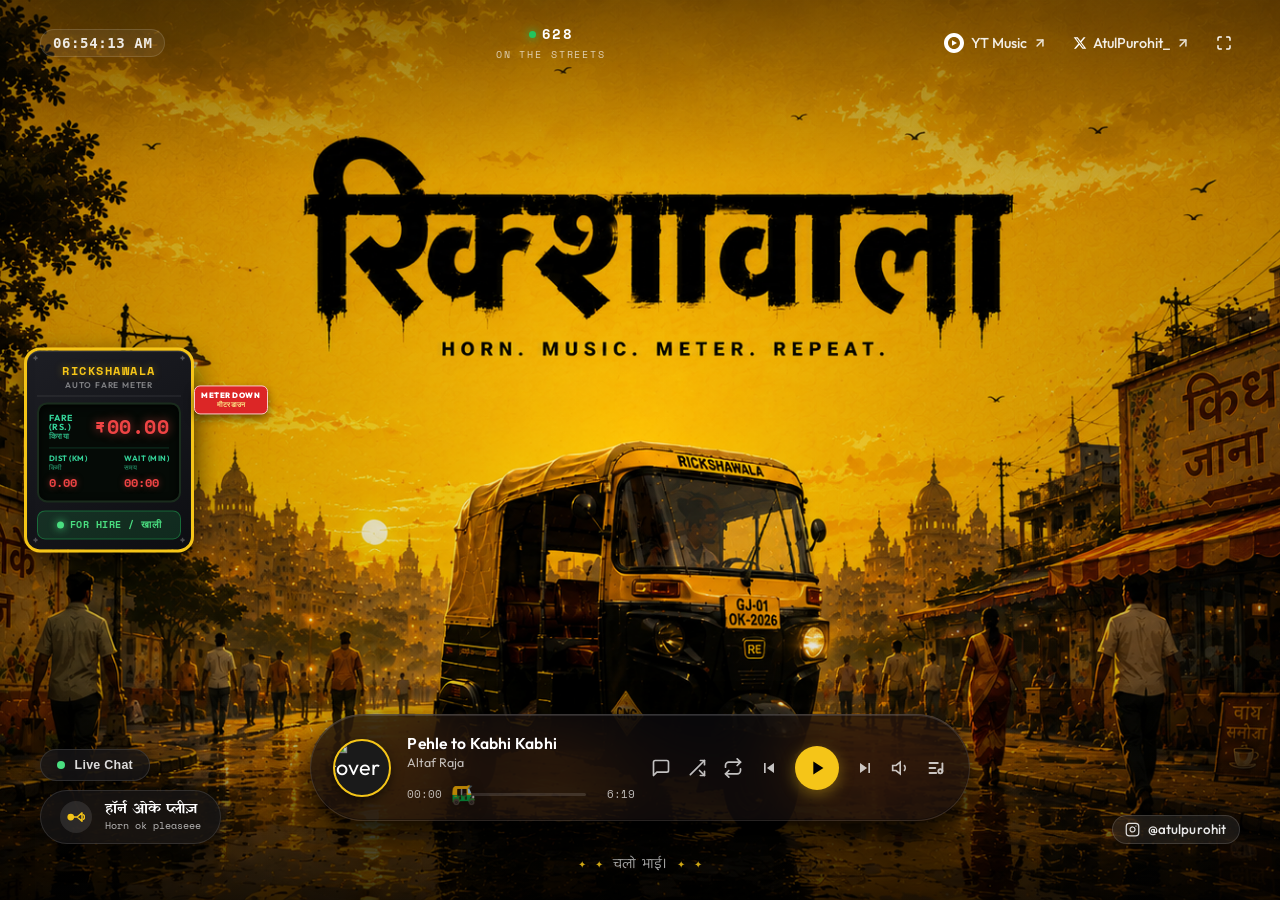
==== index.html @ 1324fc17 "feat: real-time direction flipping for Rickshaw scrubber handle (faces left when dragging backward, " ====
<!DOCTYPE html>
<html lang="en">
<head>
  <meta charset="UTF-8">
  <meta name="viewport" content="width=device-width, initial-scale=1.0, maximum-scale=1.0, user-scalable=no, viewport-fit=cover">
  
  <!-- Primary Meta Tags -->
  <title>RICKSHAWALA.FUN — 90s Hindi Bangers &amp; Nostalgia Rides</title>
  <meta name="title" content="RICKSHAWALA.FUN — 90s Hindi Bangers &amp; Nostalgia Rides">
  <meta name="description" content="RICKSHAWALA.FUN is a nostalgic ride through the unforgettable Hindi songs of the 90s — the bangers that travelled with us through Indian streets, auto-rickshaws and old memories.">
  <meta name="author" content="Atul Purohit">
  <meta name="robots" content="index, follow, max-image-preview:large">
  <link rel="canonical" href="https://rickshawala.fun/">
  <link rel="manifest" href="/manifest.json">

  <!-- Open Graph / Facebook / WhatsApp / Social Preview -->
  <meta property="og:type" content="website">
  <meta property="og:url" content="https://rickshawala.fun/">
  <meta property="og:title" content="RICKSHAWALA.FUN — 90s Hindi Bangers &amp; Nostalgia">
  <meta property="og:description" content="A nostalgic digital ride through the unforgettable Hindi songs of the 90s, inspired by the auto-rickshaw rides that carried them.">
  <meta property="og:image" content="https://rickshawala.fun/assets/og-preview.jpg">
  <meta property="og:image:secure_url" content="https://rickshawala.fun/assets/og-preview.jpg">
  <meta property="og:image:type" content="image/jpeg">
  <meta property="og:image:width" content="1200">
  <meta property="og:image:height" content="630">
  <meta property="og:image:alt" content="RICKSHAWALA 90s Hindi Bangers &amp; Auto-Rickshaw Nostalgia">
  <meta property="og:site_name" content="RICKSHAWALA.FUN">
  <meta property="og:locale" content="en_US">
  <link rel="image_src" href="https://rickshawala.fun/assets/og-preview.jpg">

  <!-- Twitter / X Card -->
  <meta name="twitter:card" content="summary_large_image">
  <meta name="twitter:url" content="https://rickshawala.fun/">
  <meta name="twitter:title" content="RICKSHAWALA.FUN — 90s Hindi Bangers &amp; Nostalgia">
  <meta name="twitter:description" content="A nostalgic digital ride through the unforgettable Hindi songs of the 90s, inspired by the auto-rickshaw rides that carried them.">
  <meta name="twitter:image" content="https://rickshawala.fun/assets/og-preview.jpg">
  <meta name="twitter:image:alt" content="RICKSHAWALA 90s Hindi Bangers &amp; Auto-Rickshaw Nostalgia">

  <!-- Theme & PWA -->
  <meta name="theme-color" content="#0A0A0A">
  <meta name="color-scheme" content="dark">
  <meta name="application-name" content="RICKSHAWALA.FUN">

  <!-- Favicon: proper PNG files for Google Search & all browsers -->
  <link rel="icon" type="image/png" sizes="32x32" href="/favicon.png?v=2">
  <link rel="icon" type="image/png" sizes="192x192" href="/assets/favicon-192.png?v=2">
  <link rel="apple-touch-icon" sizes="180x180" href="/assets/apple-touch-icon.png?v=2">
  
  <!-- Preconnect & Google Fonts -->
  <link rel="preconnect" href="https://fonts.googleapis.com">
  <link rel="preconnect" href="https://fonts.gstatic.com" crossorigin>
  <link href="https://fonts.googleapis.com/css2?family=Baloo+2:wght@600;700&family=Rozha+One&family=Space+Mono:ital,wght@0,400;0,700;1,400&family=Yatra+One&family=Outfit:wght@400;500;600;800;900&display=swap" rel="stylesheet">

  <!-- Structured Data JSON-LD -->
  <script type="application/ld+json">
  {
    "@context": "https://schema.org",
    "@graph": [
      {
        "@type": "WebSite",
        "@id": "https://rickshawala.fun/#website",
        "url": "https://rickshawala.fun/",
        "name": "RICKSHAWALA.FUN",
        "alternateName": ["रिक्शावाला", "Rickshawala"],
        "description": "RICKSHAWALA.FUN is a nostalgic digital music experience celebrating 90s Hindi songs and Indian auto-rickshaw culture.",
        "inLanguage": "en",
        "creator": {
          "@type": "Person",
          "@id": "https://rickshawala.fun/#creator",
          "name": "Atul Purohit",
          "url": "https://instagram.com/atulpurohit"
        }
      },
      {
        "@type": "Person",
        "@id": "https://rickshawala.fun/#creator",
        "name": "Atul Purohit",
        "url": "https://instagram.com/atulpurohit",
        "jobTitle": "Creator & Developer",
        "knowsAbout": ["90s Hindi Songs", "Bollywood Music", "Web Development"]
      },
      {
        "@type": "MusicPlaylist",
        "@id": "https://rickshawala.fun/#playlist",
        "name": "RICKSHAWALA 90s Hindi Playlist",
        "description": "Curated collection of unforgettable 90s Hindi songs and Bollywood bangers.",
        "numTracks": 6,
        "genre": "90s Hindi Music",
        "author": {
          "@type": "Person",
          "name": "Atul Purohit"
        },
        "sameAs": "https://music.youtube.com/playlist?list=PLYErt37hS-BM"
      },
      {
        "@type": "FAQPage",
        "@id": "https://rickshawala.fun/#faq",
        "mainEntity": [
          {
            "@type": "Question",
            "name": "What is RICKSHAWALA.FUN?",
            "acceptedAnswer": {
              "@type": "Answer",
              "text": "RICKSHAWALA.FUN is a nostalgic music experience celebrating 90s Hindi songs and the memories of listening to them during Indian auto-rickshaw rides."
            }
          },
          {
            "@type": "Question",
            "name": "Who created RICKSHAWALA.FUN?",
            "acceptedAnswer": {
              "@type": "Answer",
              "text": "RICKSHAWALA.FUN was created and developed by Atul Purohit."
            }
          },
          {
            "@type": "Question",
            "name": "What kind of music is on RICKSHAWALA.FUN?",
            "acceptedAnswer": {
              "@type": "Answer",
              "text": "The experience focuses on Hindi songs and Bollywood bangers from the 1990s."
            }
          },
          {
            "@type": "Question",
            "name": "Where can I listen to the playlist?",
            "acceptedAnswer": {
              "@type": "Answer",
              "text": "The RICKSHAWALA playlist is available through the linked YouTube Music playlist."
            }
          }
        ]
      }
    ]
  }
  </script>

  <link rel="stylesheet" href="/assets/css/main.css?v=9">
</head>
<body>

  <!-- Accessible Semantic SEO Content (Search Engine & Screen Reader Optimized) -->
  <main class="sr-only">
    <article>
      <header>
        <h1>रिक्शावाला — RICKSHAWALA.FUN</h1>
        <p>HORN. MUSIC. METER. REPEAT.</p>
        <p>RICKSHAWALA.FUN is a nostalgic music experience celebrating the unforgettable Hindi songs of the 90s and the auto-rickshaw rides that carried them through Indian streets.</p>
      </header>

      <section>
        <h2>90s Hindi Bangers &amp; Nostalgia Rides</h2>
        <p>RICKSHAWALA.FUN is a nostalgic ride through the unforgettable Hindi songs of the 90s — the bangers that travelled with us through Indian streets, auto-rickshaws and old memories.</p>
        <p>Listen to a curated collection of unforgettable Hindi songs from the 1990s — the Bollywood bangers, romantic classics, dance tracks and nostalgic songs that defined a generation.</p>
      </section>

      <section>
        <h2>Why Rickshawala?</h2>
        <p>Remember those auto-rickshaw rides?</p>
        <p>The meter running. The city passing by. And somewhere above the sound of traffic, a 90s Hindi banger playing from the Rickshawala's music system.</p>
        <p><em>No algorithm.<br>No recommendation engine.<br>Just a great song playing at full volume.</em></p>
        <p>RICKSHAWALA.FUN was created to bring back that feeling.</p>
        <p>It is a nostalgic digital ride through the unforgettable Hindi songs of the 90s — created for everyone who still remembers the music, the streets and those little journeys.</p>
      </section>

      <section>
        <h2>About RICKSHAWALA</h2>
        <p>RICKSHAWALA.FUN is an independent creative project created and developed by <a href="https://instagram.com/atulpurohit" target="_blank" rel="noopener noreferrer">Atul Purohit</a> for lovers of 90s Hindi music and the nostalgia of Indian auto-rickshaw culture.</p>
        <p>Playlist curated by <a href="https://instagram.com/atulpurohit" target="_blank" rel="noopener noreferrer">Atul Purohit</a>.</p>
        <p><a href="https://music.youtube.com/playlist?list=PLYErt37hS-BM" target="_blank" rel="noopener noreferrer">Listen to the RICKSHAWALA 90s Hindi playlist on YouTube Music</a></p>
      </section>

      <section>
        <h2>The Ride Back to the 90s</h2>
        <p>Before playlists lived in our phones, songs travelled with us.</p>
        <p>A rickshaw ride across an Indian city could come with its own soundtrack — a cassette, a radio, a crackling speaker and a 90s Hindi banger playing louder than the traffic.</p>
        <p>RICKSHAWALA.FUN is a digital tribute to those rides.</p>
        <p>A curated collection of 90s Hindi music for the people who still remember the songs, the streets and the feeling.</p>
      </section>

      <section>
        <h2>Frequently Asked Questions</h2>
        <dl>
          <dt>What is RICKSHAWALA.FUN?</dt>
          <dd>RICKSHAWALA.FUN is a nostalgic music experience celebrating 90s Hindi songs and the memories of listening to them during Indian auto-rickshaw rides.</dd>
          
          <dt>Who created RICKSHAWALA.FUN?</dt>
          <dd>RICKSHAWALA.FUN was created and developed by Atul Purohit.</dd>

          <dt>What kind of music is on RICKSHAWALA.FUN?</dt>
          <dd>The experience focuses on Hindi songs and Bollywood bangers from the 1990s.</dd>

          <dt>Where can I listen to the playlist?</dt>
          <dd>The RICKSHAWALA playlist is available through the linked YouTube Music playlist.</dd>
        </dl>
      </section>
    </article>
  </main>

  <!-- Background Image Container -->
  <div class="bg-container"></div>
  <div class="bg-overlay"></div>

  <!-- Main Viewport Layer -->
  <div class="app-viewport">

    <!-- Floating Interactive Auto-Rickshaw Meter (Left Side) -->
    <div class="rickshaw-meter-container" id="rickshawMeter">
      <!-- Mechanical Pull Lever / Flag -->
      <div class="meter-lever-wrap" onclick="toggleMeter()" title="Click to Pull Meter Down">
        <div class="meter-lever-arm" id="meterLeverArm">
          <div class="meter-lever-flag">
            <span class="flag-text-en" id="meterFlagEn">METER DOWN</span>
            <span class="flag-text-hi" id="meterFlagHi">मीटर डाउन</span>
          </div>
        </div>
      </div>

      <!-- Meter Main Body Frame -->
      <div class="meter-body" onclick="toggleMeter()" title="Click Meter to Hire / Vacant">
        <div class="meter-header">
          <span class="meter-brand">RICKSHAWALA</span>
          <span class="meter-model">AUTO FARE METER</span>
        </div>

        <!-- Main LCD Display Box -->
        <div class="meter-lcd" id="meterLcd">
          <div class="lcd-row fare-row">
            <div class="lcd-label">
              <span class="lbl-en">FARE (RS.)</span>
              <span class="lbl-hi">किराया</span>
            </div>
            <div class="lcd-value fare-val" id="meterFareVal">₹00.00</div>
          </div>

          <div class="lcd-divider"></div>

          <div class="lcd-sub-row">
            <div class="sub-col">
              <span class="sub-lbl-en">DIST (KM)</span>
              <span class="sub-lbl-hi">किमी</span>
              <div class="sub-val" id="meterDistVal">0.00</div>
            </div>
            <div class="sub-col">
              <span class="sub-lbl-en">WAIT (MIN)</span>
              <span class="sub-lbl-hi">समय</span>
              <div class="sub-val" id="meterTimeVal">00:00</div>
            </div>
          </div>
        </div>

        <!-- Status Indicator Bar -->
        <div class="meter-status-bar vacant" id="meterStatusBar">
          <span class="status-dot"></span>
          <span class="status-text" id="meterStatusText">FOR HIRE / खाली</span>
        </div>

        <!-- Decorative Screws -->
        <div class="screw screw-tl">+</div>
        <div class="screw screw-tr">+</div>
        <div class="screw screw-bl">+</div>
        <div class="screw screw-br">+</div>
      </div>
    </div>

    <!-- TOP HEADER BAR -->
    <header class="top-bar">
      <!-- Left: Real-Time Live Clock (HH:MM:SS am/pm) -->
      <div class="top-left">
        <span class="live-clock" id="liveClock">11:59:22 am</span>
      </div>

      <!-- Center: Live Users Ticker -->
      <div class="top-center">
        <div class="status-badge">
          <span class="pulse-dot"></span>
          <span id="userCount">628</span>
        </div>
        <span class="status-sub">ON THE STREETS</span>
      </div>

      <!-- Right: YT Music Link (Minimal White) -->
      <div class="top-right">
        <a href="https://music.youtube.com/playlist?list=PLYErt37hS-BM" target="_blank" rel="noopener noreferrer" class="yt-music-top-btn" title="Listen to the RICKSHAWALA 90s Hindi playlist on YouTube Music" aria-label="Listen to the RICKSHAWALA 90s Hindi playlist on YouTube Music">
          <svg width="20" height="20" viewBox="0 0 24 24" fill="#FFFFFF">
            <path d="M12 0C5.376 0 0 5.376 0 12s5.376 12 12 12 12-5.376 12-12S18.624 0 12 0zm0 19.2c-3.972 0-7.2-3.228-7.2-7.2s3.228-7.2 7.2-7.2 7.2 3.228 7.2 7.2-3.228 7.2-7.2 7.2zm-2.4-10.44v6.48L15.6 12l-6-3.24z"/>
          </svg>
          <span>YT Music</span>
          <svg width="14" height="14" viewBox="0 0 24 24" fill="none" stroke="#FFFFFF" stroke-width="2.5" stroke-linecap="round" stroke-linejoin="round" class="arrow-icon">
            <line x1="7" y1="17" x2="17" y2="7"></line>
            <polyline points="7 7 17 7 17 17"></polyline>
          </svg>
        </a>

        <!-- X (Twitter) Profile Link (Web View Only) -->
        <a href="https://x.com/AtulPurohit_" target="_blank" rel="noopener noreferrer" class="x-top-btn" title="@AtulPurohit_ on X" aria-label="@AtulPurohit_ on X">
          <svg width="14" height="14" viewBox="0 0 24 24" fill="#FFFFFF">
            <path d="M18.244 2.25h3.308l-7.227 8.26 8.502 11.24H16.17l-5.214-6.817L4.99 21.75H1.68l7.73-8.835L1.254 2.25H8.08l4.713 6.231zm-1.161 17.52h1.833L7.084 4.126H5.117z"/>
          </svg>
          <span>AtulPurohit_</span>
          <svg width="14" height="14" viewBox="0 0 24 24" fill="none" stroke="#FFFFFF" stroke-width="2.5" stroke-linecap="round" stroke-linejoin="round" class="arrow-icon">
            <line x1="7" y1="17" x2="17" y2="7"></line>
            <polyline points="7 7 17 7 17 17"></polyline>
          </svg>
        </a>

        <!-- Fullscreen Toggle Button (Web View Only) -->
        <button class="fullscreen-top-btn" id="fullscreenBtn" onclick="toggleFullscreen()" title="Toggle Fullscreen" aria-label="Toggle Fullscreen">
          <svg id="fullscreenExpandIcon" width="16" height="16" viewBox="0 0 24 24" fill="none" stroke="#FFFFFF" stroke-width="2.2" stroke-linecap="round" stroke-linejoin="round">
            <path d="M8 3H5a2 2 0 0 0-2 2v3m18 0V5a2 2 0 0 0-2-2h-3m0 18h3a2 2 0 0 0 2-2v-3M3 16v3a2 2 0 0 0 2 2h3"/>
          </svg>
          <svg id="fullscreenCompressIcon" width="16" height="16" viewBox="0 0 24 24" fill="none" stroke="#FFFFFF" stroke-width="2.2" stroke-linecap="round" stroke-linejoin="round" style="display:none;">
            <path d="M4 14h6v6m10-10h-6V4m0 16v-6h6M3 10h6V4"/>
          </svg>
        </button>
      </div>
    </header>

    <!-- CENTER SPACE (TITLE IS PART OF BACKGROUND IMAGE) -->
    <div style="flex: 1;"></div>

    <!-- BOTTOM INTERACTIVE AREA -->
    <div class="bottom-zone">

      <!-- HORN OK PLEASE BUTTON (BOTTOM LEFT FLOATING) -->
      <div class="horn-button-container">
        <button class="live-chat-float" id="liveChatFloatBtn" onclick="onChatBtnClick()" title="Open Live Chat Room">
          <span class="chat-float-dot"></span>
          <span>Live Chat</span>
          <span class="chat-float-badge" id="chatMsgBadge"></span>
        </button>

        <button class="horn-btn" id="hornBtn" onclick="triggerHorn()">
          <div class="horn-icon-circle">
            <svg width="18" height="18" viewBox="0 0 24 24" fill="none" stroke="currentColor" stroke-width="2" stroke-linecap="round" stroke-linejoin="round">
              <circle cx="5" cy="12" r="3.5" fill="currentColor"/>
              <path d="M8.5 12h5l6.5-5.5v11L13.5 12"/>
              <path d="M22 9a4 4 0 0 1 0 6"/>
            </svg>
          </div>
          <div class="horn-text">
            <span class="horn-title">हॉर्न ओके प्लीज़</span>
            <span class="horn-sub">Horn ok pleaseee</span>
          </div>
        </button>
      </div>

      <!-- INSTAGRAM LINK (BOTTOM RIGHT FLOATING - ULTRA MINIMAL WHITE) -->
      <div class="instagram-button-container">
        <a href="https://instagram.com/atulpurohit" target="_blank" onclick="openInstagram(event)" class="instagram-btn" title="@atulpurohit on Instagram">
          <svg width="15" height="15" viewBox="0 0 24 24" fill="none" stroke="currentColor" stroke-width="2" stroke-linecap="round" stroke-linejoin="round">
            <rect x="2" y="2" width="20" height="20" rx="5" ry="5"></rect>
            <path d="M16 11.37A4 4 0 1 1 12.63 8 4 4 0 0 1 16 11.37z"></path>
            <line x1="17.5" y1="6.5" x2="17.51" y2="6.5"></line>
          </svg>
          <span class="instagram-handle">@atulpurohit</span>
        </a>
      </div>

      <!-- FLOATING MUSIC PLAYER WRAPPER (CENTER BOTTOM) -->
      <div class="player-wrapper">
        
        <!-- PLAYLIST POPOVER MODAL -->
        <!-- Backdrop: tapping outside closes playlist on mobile -->
        <div id="playlistBackdrop" onclick="if(isPlaylistOpen) togglePlaylist()" style="display:none;position:fixed;inset:0;z-index:99;"></div>
        <div class="playlist-popover" id="playlistPopover">
          <div class="playlist-header">
            <span>🛺 RICKSHAWALA YT MUSIC</span>
            <span class="close-playlist" onclick="togglePlaylist()">✕</span>
          </div>
          <!-- Search Field -->
          <div class="playlist-search">
            <svg width="13" height="13" viewBox="0 0 24 24" fill="none" stroke="#ffffff" stroke-width="2.5" stroke-linecap="round" stroke-linejoin="round">
              <circle cx="11" cy="11" r="8"/><line x1="21" y1="21" x2="16.65" y2="16.65"/>
            </svg>
            <input type="text" id="playlistSearchInput" placeholder="Search songs or artists..." oninput="filterPlaylist(this.value)" autocomplete="off" spellcheck="false">
          </div>
          <div class="playlist-items" id="playlistItems">
            <!-- Rendered by JS -->
          </div>
        </div>

        <div class="music-player-card">
          
          <!-- Rotating Full Thumbnail Disc -->
          <div class="album-art-wrap">
            <div class="vinyl-disc" id="vinylDisc">
              <img id="discImg" src="" alt="cover">
            </div>
          </div>

          <!-- Center Block: Bold Title & Singer Name Below, Scrubber Timeline -->
          <div class="player-center-block">
            <div class="track-info-stacked">
              <span class="track-title-bold" id="trackTitle">Pehle to Kabhi Kabhi</span>
              <span class="track-singer-sub" id="trackArtist">Altaf Raja</span>
            </div>

            <div class="scrubber-row">
              <span id="currentTime">00:00</span>
              <div class="progress-bar-track" id="progressBarTrack">
                <div class="progress-fill" id="progressFill"></div>
                <div class="progress-handle" id="progressHandle">🛺</div>
              </div>
              <span id="durationTime">06:18</span>
            </div>
          </div>

          <!-- Player Controls -->
          <div class="player-controls">
            <!-- Chat (before shuffle) -->
            <button class="btn-ctrl" id="chatBtn" onclick="onChatBtnClick()" title="Live Chat Room">
              <svg width="16" height="16" viewBox="0 0 24 24" fill="none" stroke="currentColor" stroke-width="2" stroke-linecap="round" stroke-linejoin="round">
                <path d="M21 15a2 2 0 0 1-2 2H7l-4 4V5a2 2 0 0 1 2-2h14a2 2 0 0 1 2 2z"></path>
              </svg>
            </button>

            <!-- Shuffle -->
            <button class="btn-ctrl" id="shuffleBtn" onclick="toggleShuffle()" title="Shuffle">
              <svg width="16" height="16" viewBox="0 0 24 24" fill="none" stroke="currentColor" stroke-width="2" stroke-linecap="round" stroke-linejoin="round">
                <polyline points="16 3 21 3 21 8"></polyline>
                <line x1="4" y1="20" x2="21" y2="3"></line>
                <polyline points="21 16 21 21 16 21"></polyline>
                <line x1="15" y1="15" x2="21" y2="21"></line>
              </svg>
            </button>

            <!-- Repeat -->
            <button class="btn-ctrl" id="repeatBtn" onclick="toggleRepeat()" title="Repeat">
              <svg width="16" height="16" viewBox="0 0 24 24" fill="none" stroke="currentColor" stroke-width="2" stroke-linecap="round" stroke-linejoin="round">
                <polyline points="17 1 21 5 17 9"></polyline>
                <path d="M3 11V9a4 4 0 0 1 4-4h14"></path>
                <polyline points="7 23 3 19 7 15"></polyline>
                <path d="M21 13v2a4 4 0 0 1-4 4H3"></path>
              </svg>
            </button>

            <!-- Previous -->
            <button class="btn-ctrl" onclick="prevTrack()" title="Previous Track">
              <svg width="18" height="18" viewBox="0 0 24 24" fill="currentColor">
                <path d="M6 6h2v12H6zm3.5 6l8.5 6V6z"/>
              </svg>
            </button>

            <!-- Play / Pause -->
            <button class="btn-play-pause" id="playPauseBtn" onclick="togglePlay()" title="Play / Pause">
              <svg id="playIcon" width="20" height="20" viewBox="0 0 24 24" fill="currentColor">
                <path d="M8 5v14l11-7z"/>
              </svg>
              <svg id="pauseIcon" width="20" height="20" viewBox="0 0 24 24" fill="currentColor" style="display:none;">
                <path d="M6 19h4V5H6v14zm8-14v14h4V5h-4z"/>
              </svg>
            </button>

            <!-- Next -->
            <button class="btn-ctrl" onclick="nextTrack()" title="Next Track">
              <svg width="18" height="18" viewBox="0 0 24 24" fill="currentColor">
                <path d="M6 18l8.5-6L6 6v12zM16 6v12h2V6h-2z"/>
              </svg>
            </button>

            <!-- Mute/Unmute -->
            <button class="btn-ctrl" onclick="toggleMute()" title="Mute / Unmute">
              <svg id="volOnIcon" width="18" height="18" viewBox="0 0 24 24" fill="none" stroke="currentColor" stroke-width="2">
                <polygon points="11 5 6 9 2 9 2 15 6 15 11 19 11 5"></polygon>
                <path d="M15.54 8.46a5 5 0 0 1 0 7.07"></path>
              </svg>
              <svg id="volOffIcon" width="18" height="18" viewBox="0 0 24 24" fill="none" stroke="currentColor" stroke-width="2" style="display:none;">
                <line x1="1" y1="1" x2="23" y2="23"></line>
                <polygon points="11 5 6 9 2 9 2 15 6 15 11 19 11 5"></polygon>
              </svg>
            </button>

            <!-- Playlist Drawer Toggle -->
            <button class="btn-ctrl" onclick="togglePlaylist()" title="Playlist">
              <svg width="18" height="18" viewBox="0 0 24 24" fill="none" stroke="currentColor" stroke-width="2.2" stroke-linecap="round" stroke-linejoin="round">
                <line x1="3" y1="6" x2="13" y2="6"></line>
                <line x1="3" y1="12" x2="10" y2="12"></line>
                <line x1="3" y1="18" x2="11" y2="18"></line>
                <circle cx="16" cy="16" r="2.5"></circle>
                <path d="M18.5 16V6.5"></path>
              </svg>
            </button>
          </div>

        </div>
      </div>

      <!-- SUB-FOOTER TEXT -->
      <div class="sub-footer-text">
        <span class="star">✦</span>
        <span class="star">✦</span>
        <span>चलो भाई।</span>
        <span class="star">✦</span>
        <span class="star">✦</span>
      </div>

    </div>

  </div>

  <!-- Hidden YouTube IFrame Player (full-screen 0.001 opacity container = bypasses browser iframe throttling) -->
  <div id="ytPlayerContainer" style="position:fixed;top:0;left:0;width:100%;height:100%;opacity:0.001;pointer-events:none;z-index:-10;" aria-hidden="true">
    <div id="ytPlayer"></div>
  </div>

  <!-- Left Side Live Chat Drawer -->
  <div class="chat-drawer" id="chatDrawer">
    <div class="chat-header">
      <div class="chat-header-title">
        <span class="chat-title-text">💬 LIVE CHAT ROOM</span>
        <div class="chat-online-badge-wrap" style="display: flex; align-items: center; gap: 0.35rem; margin-top: 0.15rem;">
          <span class="pulse-dot"></span>
          <span class="chat-online-badge" id="chatOnlineBadge" style="color: #4ade80; font-size: 0.70rem; font-weight: 400; opacity: 0.95;"><span id="chatUserCount">628</span> listening live</span>
        </div>
      </div>
      <span class="close-chat" onclick="toggleChat()">✕</span>
    </div>
    <div class="chat-messages" id="chatMessages"></div>
    <div class="chat-input-row">
      <input type="text" id="chatInput" placeholder="Type a message..." onkeydown="if(event.key==='Enter') sendChatMessage()">
      <button id="sendChatBtn" onclick="sendChatMessage()" title="Send">
        <svg width="16" height="16" viewBox="0 0 24 24" fill="currentColor"><path d="M2.01 21L23 12 2.01 3 2 10l15 2-15 2z"/></svg>
      </button>
    </div>
  </div>

  <!-- Name Prompt Modal: click-outside-to-close on mobile -->
  <div class="name-modal-overlay" id="nameModalOverlay" onclick="if(event.target===this) this.style.display='none'">
    <div class="name-modal-card">
      <h3>🛺 Rickshawala Live Chat</h3>
      <p>Enter your name to talk with live listeners on the street!</p>
      <input type="text" id="userNameInput" placeholder="Enter your name (e.g. Rahul)..." onkeydown="if(event.key==='Enter') saveNameAndJoin()">
      <button onclick="saveNameAndJoin()">Join Chat Room 🚀</button>
    </div>
  </div>

  <!-- YouTube IFrame API -->
  <script src="https://www.youtube.com/iframe_api"></script>

  <!-- App JavaScript -->
  <script src="/assets/js/app.js?v=6"></script>
</body>
</html>
---- assets/css/main.css ----
/* Reset & CSS Variables */
    * {
      box-sizing: border-box;
      margin: 0;
      padding: 0;
      user-select: none;
      -webkit-user-select: none;
    }

    /* Screen Reader & Search Engine Semantic Content Utility (visually non-intrusive) */
    .sr-only {
      position: absolute !important;
      width: 1px !important;
      height: 1px !important;
      padding: 0 !important;
      margin: -1px !important;
      overflow: hidden !important;
      clip: rect(0, 0, 0, 0) !important;
      white-space: nowrap !important;
      border: 0 !important;
    }

    :root {
      --yellow: #F5C518;
      --yellow-glow: rgba(245, 197, 24, 0.4);
      --bg-dark: #0A0A0A;
      --text-white: #FFFFFF;
      --text-dim: rgba(255, 255, 255, 0.7);
      --glass-bg: rgba(15, 15, 18, 0.75);
      --glass-border: rgba(255, 255, 255, 0.12);
    }

    html, body {
      width: 100vw;
      height: 100vh;
      overflow: hidden;
      background-color: var(--bg-dark);
      font-family: 'Outfit', sans-serif;
      color: var(--text-white);
    }

    /* Fullscreen Background */
    .bg-container {
      position: absolute;
      inset: 0;
      z-index: 1;
      background-image: url('../bg.png');
      background-size: cover;
      background-position: center bottom;
      background-repeat: no-repeat;
      background-color: #0A0A0A;
    }

    @media (max-width: 768px) {
      .bg-container {
        background-image: url('../mobile_bg.png');
        background-position: center center;
      }

      /* Fix Safari mobile: 100dvh excludes browser chrome */
      .chat-drawer {
        height: 100vh;
        height: 100dvh;
      }

      /* Push input comfortably above Safari bottom toolbar using safe-area-inset fallback */
      .chat-input-row {
        padding-bottom: max(2.4rem, calc(1.6rem + env(safe-area-inset-bottom, 24px))) !important;
      }
    }

    /* Dark vignette and atmospheric gradient overlay */
    .bg-overlay {
      position: absolute;
      inset: 0;
      z-index: 2;
      background: radial-gradient(circle at center, rgba(0,0,0,0) 0%, rgba(0,0,0,0.3) 100%),
                  linear-gradient(to bottom, rgba(0,0,0,0.3) 0%, transparent 20%, transparent 80%, rgba(0,0,0,0.7) 100%);
      pointer-events: none;
    }

    /* Main UI Layout Container */
    .app-viewport {
      position: relative;
      z-index: 10;
      width: 100%;
      height: 100%;
      display: flex;
      flex-direction: column;
      justify-content: space-between;
      padding: 1.5rem 2.5rem;
    }

    /* --- TOP BAR --- */
    .top-bar {
      display: flex;
      justify-content: space-between;
      align-items: center;
      width: 100%;
    }

    .live-clock {
      font-size: 0.88rem;
      font-weight: 700;
      color: var(--text-white);
      letter-spacing: 0.04em;
      font-family: ui-monospace, SFMono-Regular, Menlo, Monaco, Consolas, monospace;
      background: rgba(255, 255, 255, 0.08);
      padding: 0.3rem 0.75rem;
      border-radius: 20px;
      border: 1px solid rgba(255, 255, 255, 0.14);
      backdrop-filter: blur(10px);
    }

    /* YT Music & X Top Right Links (Minimal White) */
    .yt-music-top-btn, .x-top-btn {
      display: flex;
      align-items: center;
      gap: 0.4rem;
      background: transparent;
      border: none;
      color: rgba(255, 255, 255, 0.9);
      padding: 0.3rem 0.5rem;
      font-size: 0.9rem;
      font-weight: 500;
      text-decoration: none;
      transition: opacity 0.2s ease, transform 0.2s ease;
    }

    .yt-music-top-btn:hover, .x-top-btn:hover {
      opacity: 1;
      color: #ffffff;
      transform: translateY(-1px);
    }

    .yt-music-top-btn svg path, .x-top-btn svg path {
      fill: #ffffff !important;
    }

    .yt-music-top-btn .arrow-icon, .x-top-btn .arrow-icon {
      stroke: #ffffff !important;
      opacity: 0.85;
      transition: transform 0.2s ease, opacity 0.2s ease;
    }

    .yt-music-top-btn:hover .arrow-icon, .x-top-btn:hover .arrow-icon {
      opacity: 1;
      transform: translate(2px, -2px);
    }

    @media (max-width: 768px) {
      .x-top-btn, .fullscreen-top-btn {
        display: none !important; /* Web view only */
      }
    }

    .fullscreen-top-btn {
      display: flex;
      align-items: center;
      justify-content: center;
      background: transparent;
      border: none;
      color: rgba(255, 255, 255, 0.9);
      padding: 0.3rem 0.5rem;
      cursor: pointer;
      transition: opacity 0.2s ease, transform 0.2s ease;
    }

    .fullscreen-top-btn:hover {
      opacity: 1;
      transform: scale(1.1);
    }

    .top-left {
      display: flex;
      align-items: center;
      gap: 0.5rem;
      font-family: 'Space Mono', monospace;
      font-size: 0.75rem;
      font-weight: 700;
      letter-spacing: 0.1em;
      color: var(--text-white);
      cursor: pointer;
      opacity: 0.9;
      transition: opacity 0.2s, transform 0.2s;
    }

    .top-left:hover {
      opacity: 1;
      transform: translateX(2px);
    }

    .top-center {
      display: flex;
      flex-direction: column;
      align-items: center;
      font-family: 'Space Mono', monospace;
    }

    .status-badge {
      display: flex;
      align-items: center;
      gap: 0.4rem;
      font-size: 0.85rem;
      font-weight: 700;
      letter-spacing: 0.1em;
    }

    .pulse-dot {
      width: 7px;
      height: 7px;
      background-color: #22c55e;
      border-radius: 50%;
      box-shadow: 0 0 8px #22c55e;
      animation: pulse 1.8s infinite;
    }

    @keyframes pulse {
      0% { transform: scale(0.95); opacity: 0.8; }
      50% { transform: scale(1.3); opacity: 1; box-shadow: 0 0 12px #22c55e; }
      100% { transform: scale(0.95); opacity: 0.8; }
    }

    .status-sub {
      font-size: 0.65rem;
      letter-spacing: 0.18em;
      color: var(--text-dim);
      margin-top: 0.15rem;
      text-transform: uppercase;
    }

    .top-right {
      display: flex;
      align-items: center;
      gap: 0.6rem;
      font-size: 0.8rem;
      font-weight: 600;
    }

    .sound-toggle-label {
      font-family: 'Rozha One', 'Yatra One', serif;
      font-size: 0.9rem;
      letter-spacing: 0.05em;
    }

    .toggle-switch {
      position: relative;
      width: 38px;
      height: 20px;
      background: rgba(255, 255, 255, 0.2);
      border-radius: 20px;
      cursor: pointer;
      transition: background 0.3s;
    }

    .toggle-switch.active {
      background: var(--yellow);
    }

    .toggle-switch::after {
      content: '';
      position: absolute;
      top: 2px;
      left: 2px;
      width: 16px;
      height: 16px;
      background: #000;
      border-radius: 50%;
      transition: transform 0.3s;
    }

    .toggle-switch.active::after {
      transform: translateX(18px);
    }

    /* --- CENTER BRAND HEADER --- */
    .brand-header {
      text-align: center;
      margin-top: -1rem;
      pointer-events: none;
    }

    .brand-title {
      font-family: 'Yatra One', 'Rozha One', serif;
      font-size: clamp(3.5rem, 9vw, 8rem);
      line-height: 0.95;
      color: #0d0d0d;
      text-shadow: 
        0 0 2px rgba(245, 197, 24, 0.8),
        0 2px 10px rgba(0,0,0,0.8),
        2px 2px 0px #000,
        -2px -2px 0px #000,
        2px -2px 0px #000,
        -2px 2px 0px #000;
      letter-spacing: 0.02em;
      filter: drop-shadow(0 8px 16px rgba(0,0,0,0.9));
    }

    .brand-subtitle {
      font-family: 'Space Mono', monospace;
      font-size: clamp(0.7rem, 1.5vw, 1.1rem);
      font-weight: 700;
      letter-spacing: 0.45em;
      color: #0f0f0f;
      margin-top: 0.6rem;
      text-transform: uppercase;
      text-shadow: 0 1px 4px rgba(245, 197, 24, 0.6), 0 2px 8px rgba(0,0,0,0.9);
    }

    /* --- BOTTOM INTERACTIVE ZONE --- */
    .bottom-zone {
      position: relative;
      width: 100%;
      display: flex;
      flex-direction: column;
      align-items: center;
      gap: 1rem;
    }

    /* Horn + Live Chat Float (Bottom Left stack) */
    .horn-button-container {
      position: absolute;
      left: 0;
      bottom: 2rem;
      display: flex;
      flex-direction: column;
      align-items: flex-start;
      gap: 0.55rem;
    }

    .horn-btn {
      display: flex;
      align-items: center;
      gap: 0.8rem;
      background: rgba(20, 20, 24, 0.7);
      backdrop-filter: blur(16px);
      -webkit-backdrop-filter: blur(16px);
      border: 1px solid var(--glass-border);
      padding: 0.6rem 1.2rem;
      border-radius: 50px;
      cursor: pointer;
      transition: all 0.2s cubic-bezier(0.175, 0.885, 0.32, 1.275);
      box-shadow: 0 10px 25px rgba(0,0,0,0.5);
    }

    .horn-btn:hover {
      background: rgba(35, 35, 42, 0.85);
      border-color: var(--yellow);
      transform: translateY(-3px) scale(1.03);
      box-shadow: 0 12px 30px rgba(245, 197, 24, 0.25);
    }

    .horn-btn:active {
      transform: translateY(1px) scale(0.97);
    }

    .horn-btn.honking {
      animation: hornShake 0.15s infinite alternate;
      border-color: var(--yellow);
      box-shadow: 0 0 25px var(--yellow);
    }

    @keyframes hornShake {
      0% { transform: scale(1.05) rotate(-2deg); }
      100% { transform: scale(1.08) rotate(2deg); }
    }

    .horn-icon-circle {
      width: 32px;
      height: 32px;
      border-radius: 50%;
      background: rgba(255, 255, 255, 0.1);
      display: flex;
      align-items: center;
      justify-content: center;
      color: var(--yellow);
    }

    .horn-text {
      display: flex;
      flex-direction: column;
      text-align: left;
    }

    .horn-title {
      font-family: 'Yatra One', serif;
      font-size: 0.95rem;
      color: var(--text-white);
      line-height: 1.1;
    }

    .horn-sub {
      font-family: 'Space Mono', monospace;
      font-size: 0.65rem;
      color: var(--text-dim);
    }

    /* Instagram Link Button (Bottom Right Floating - Ultra Minimal White) */
    .instagram-button-container {
      position: absolute;
      right: 0;
      bottom: 2rem;
    }

    .instagram-btn {
      display: flex;
      align-items: center;
      gap: 0.45rem;
      background: rgba(255, 255, 255, 0.08);
      backdrop-filter: blur(12px);
      -webkit-backdrop-filter: blur(12px);
      border: 1px solid rgba(255, 255, 255, 0.14);
      padding: 0.35rem 0.8rem;
      border-radius: 20px;
      cursor: pointer;
      text-decoration: none;
      color: rgba(255, 255, 255, 0.85);
      transition: all 0.2s ease;
      box-shadow: none;
    }

    .instagram-btn:hover {
      background: rgba(255, 255, 255, 0.14);
      border-color: rgba(255, 255, 255, 0.3);
      color: #ffffff;
      transform: translateY(-1px);
    }

    .instagram-btn:active {
      transform: translateY(0);
    }

    .instagram-btn svg {
      stroke: #ffffff;
      opacity: 0.85;
      flex-shrink: 0;
    }

    .instagram-btn:hover svg {
      opacity: 1;
    }

    .instagram-handle {
      font-family: 'Outfit', -apple-system, BlinkMacSystemFont, sans-serif;
      font-size: 0.84rem;
      font-weight: 500;
      color: rgba(255, 255, 255, 0.9);
      letter-spacing: 0.01em;
    }

    .instagram-btn:hover .instagram-handle {
      color: #ffffff;
    }

    /* Floating Music Player Box (Center Bottom) */
    .player-wrapper {
      position: relative;
      width: 100%;
      max-width: 660px;
      display: flex;
      flex-direction: column;
      align-items: center;
      margin-bottom: 15px;
    }

    /* Playlist Popover Menu */
    .playlist-popover {
      position: absolute;
      bottom: calc(100% + 12px);
      right: 0;
      width: 420px;
      background: rgba(10, 10, 14, 0.72);
      backdrop-filter: blur(40px) saturate(180%);
      -webkit-backdrop-filter: blur(40px) saturate(180%);
      border: 1px solid rgba(255, 255, 255, 0.1);
      border-top: 1px solid rgba(255, 255, 255, 0.18);
      border-radius: 20px;
      padding: 1rem;
      box-shadow:
        0 24px 48px rgba(0, 0, 0, 0.7),
        0 8px 20px rgba(0, 0, 0, 0.5),
        inset 0 1px 0 rgba(255, 255, 255, 0.12),
        inset 0 -1px 0 rgba(0, 0, 0, 0.3);
      display: none;
      flex-direction: column;
      gap: 0.8rem;
      z-index: 100;
      animation: popUp 0.25s cubic-bezier(0.175, 0.885, 0.32, 1.275);
    }

    .playlist-popover.open {
      display: flex;
    }

    @keyframes popUp {
      from { opacity: 0; transform: translateY(10px) scale(0.95); }
      to { opacity: 1; transform: translateY(0) scale(1); }
    }

    .playlist-header {
      display: flex;
      justify-content: space-between;
      align-items: center;
      font-family: 'Space Mono', monospace;
      font-size: 0.7rem;
      font-weight: 700;
      letter-spacing: 0.1em;
      color: var(--yellow);
      border-bottom: 1px solid rgba(255, 255, 255, 0.1);
      padding-bottom: 0.5rem;
    }

    .close-playlist {
      cursor: pointer;
      font-size: 0.9rem;
      color: var(--text-dim);
      transition: color 0.2s;
    }

    .close-playlist:hover {
      color: #fff;
    }

    /* Playlist search input */
    .playlist-search {
      display: flex;
      align-items: center;
      gap: 0.5rem;
      background: rgba(255, 255, 255, 0.06);
      border: 1px solid rgba(255, 255, 255, 0.12);
      border-radius: 10px;
      padding: 0.45rem 0.75rem;
      transition: border-color 0.2s;
    }

    .playlist-search:focus-within {
      border-color: rgba(245, 197, 24, 0.5);
    }

    .playlist-search svg {
      flex-shrink: 0;
      opacity: 0.5;
    }

    .playlist-search input {
      background: none;
      border: none;
      outline: none;
      color: #fff;
      font-size: 0.8rem;
      font-family: 'Outfit', sans-serif;
      width: 100%;
      caret-color: var(--yellow);
    }

    .playlist-search input::placeholder {
      color: rgba(255, 255, 255, 0.35);
    }

    /* Web-only Live Chat Float Button (above Horn) */
    .live-chat-float {
      display: flex;
      align-items: center;
      gap: 0.6rem;
      background: rgba(20, 20, 24, 0.75);
      backdrop-filter: blur(16px);
      -webkit-backdrop-filter: blur(16px);
      border: 1px solid rgba(255, 255, 255, 0.12);
      padding: 0.5rem 1rem;
      border-radius: 50px;
      cursor: pointer;
      transition: all 0.2s cubic-bezier(0.175, 0.885, 0.32, 1.275);
      box-shadow: 0 8px 20px rgba(0,0,0,0.45);
      color: rgba(255, 255, 255, 0.85);
      font-size: 0.78rem;
      font-weight: 600;
      letter-spacing: 0.02em;
      position: relative;
    }

    .live-chat-float:hover {
      background: rgba(35, 35, 42, 0.9);
      border-color: rgba(74, 222, 128, 0.5);
      transform: translateY(-2px);
      box-shadow: 0 10px 28px rgba(74, 222, 128, 0.2);
      color: #fff;
    }

    .live-chat-float .chat-float-dot {
      width: 8px;
      height: 8px;
      background: #4ade80;
      border-radius: 50%;
      flex-shrink: 0;
      animation: pulse-green 1.8s ease-in-out infinite;
    }

    .live-chat-float .chat-float-badge {
      display: none;
      background: #ef4444;
      color: #fff;
      font-size: 0.6rem;
      font-weight: 700;
      padding: 0.1rem 0.38rem;
      border-radius: 99px;
      line-height: 1.4;
      min-width: 18px;
      text-align: center;
    }

    .live-chat-float .chat-float-badge.visible {
      display: inline-block;
    }
    @media (max-width: 768px) {
      .live-chat-float { display: none !important; }
    }

    .playlist-items {
      display: flex;
      flex-direction: column;
      gap: 0.4rem;
      max-height: 360px;
      overflow-y: auto;
      scrollbar-width: thin;
      scrollbar-color: rgba(245, 197, 24, 0.3) transparent;
    }

    .playlist-items::-webkit-scrollbar {
      width: 4px;
    }

    .playlist-items::-webkit-scrollbar-track {
      background: transparent;
    }

    .playlist-items::-webkit-scrollbar-thumb {
      background: rgba(245, 197, 24, 0.35);
      border-radius: 4px;
    }

    .playlist-item {
      display: flex;
      align-items: center;
      justify-content: space-between;
      padding: 0.5rem 0.7rem;
      border-radius: 10px;
      cursor: pointer;
      background: rgba(255, 255, 255, 0.03);
      transition: background 0.2s, transform 0.15s;
    }

    .playlist-item:hover {
      background: rgba(245, 197, 24, 0.15);
      transform: translateX(3px);
    }

    .playlist-item.active {
      background: rgba(245, 197, 24, 0.25);
      border-left: 3px solid var(--yellow);
    }

    .item-sr {
      font-family: 'Space Mono', monospace;
      font-size: 0.65rem;
      color: var(--text-dim);
      min-width: 18px;
      flex-shrink: 0;
    }

    .item-thumb-wrap {
      width: 40px;
      height: 40px;
      border-radius: 8px;
      overflow: hidden;
      margin: 0 0.6rem;
      flex-shrink: 0;
      border: 1px solid rgba(255, 255, 255, 0.15);
      background: #111;
      display: flex;
      align-items: center;
      justify-content: center;
    }

    .item-thumb-wrap img {
      width: 100%;
      height: 100%;
      object-fit: cover;
      transform: scale(1.35);
      display: block;
    }

    .item-info {
      display: flex;
      flex-direction: column;
      align-items: flex-start;
      text-align: left;
      flex: 1;
      min-width: 0;
    }

    .item-sr {
      font-family: 'Space Mono', monospace;
      font-size: 0.65rem;
      color: var(--text-dim);
      min-width: 18px;
      flex-shrink: 0;
    }

    .item-title {
      font-size: 0.82rem;
      font-weight: 500;
      color: #fff;
      white-space: nowrap;
      overflow: hidden;
      text-overflow: ellipsis;
      max-width: 240px;
    }

    .item-artist {
      font-size: 0.68rem;
      color: var(--text-dim);
      text-align: left;
    }

    .item-dur {
      font-family: 'Space Mono', monospace;
      font-size: 0.65rem;
      color: var(--yellow);
      flex-shrink: 0;
    }

    .music-player-card {
      width: 100%;
      background: rgba(10, 10, 14, 0.72);
      backdrop-filter: blur(40px) saturate(180%);
      -webkit-backdrop-filter: blur(40px) saturate(180%);
      border: 1px solid rgba(255, 255, 255, 0.1);
      border-top: 1px solid rgba(255, 255, 255, 0.18); /* brighter top edge = glass shelf */
      border-radius: 9999px;
      padding: 1.1rem 1.4rem;
      display: flex;
      align-items: center;
      justify-content: space-between;
      gap: 1rem;
      box-shadow:
        0 24px 48px rgba(0, 0, 0, 0.7),
        0 8px 20px rgba(0, 0, 0, 0.5),
        inset 0 1px 0 rgba(255, 255, 255, 0.12),
        inset 0 -1px 0 rgba(0, 0, 0, 0.3);
    }

    /* Left Side Live Chat Drawer */
    .chat-drawer {
      position: fixed;
      top: 0;
      left: -360px;
      width: 340px;
      height: 100vh;
      background: rgba(14, 14, 18, 0.95);
      backdrop-filter: blur(24px);
      -webkit-backdrop-filter: blur(24px);
      border-right: 1px solid rgba(245, 197, 24, 0.25);
      box-shadow: 10px 0 30px rgba(0, 0, 0, 0.6);
      z-index: 9999;
      display: flex;
      flex-direction: column;
      transition: left 0.35s cubic-bezier(0.16, 1, 0.3, 1);
    }

    .chat-drawer.open {
      left: 0;
    }

    .chat-header {
      padding: 1.1rem 1.2rem;
      border-bottom: 1px solid rgba(255, 255, 255, 0.1);
      display: flex;
      align-items: center;
      justify-content: space-between;
      background: rgba(255, 255, 255, 0.03);
    }

    .chat-header-title {
      display: flex;
      flex-direction: column;
      gap: 0.2rem;
      align-items: flex-start;
    }

    .chat-title-text {
      font-family: 'Space Mono', monospace;
      font-size: 0.85rem;
      font-weight: 700;
      color: var(--yellow);
    }

    .chat-online-badge {
      font-size: 0.68rem;
      color: #4ade80;
    }

    .close-chat {
      cursor: pointer;
      font-size: 1.1rem;
      color: var(--text-dim);
      transition: color 0.2s;
    }

    .close-chat:hover {
      color: #fff;
    }

    /* ── Floating Interactive Auto-Rickshaw Fare Meter (Left Center) ── */
    .rickshaw-meter-container {
      position: fixed;
      left: 1.5rem;
      top: 50%;
      transform: translateY(-50%);
      z-index: 100;
      display: flex;
      align-items: center;
      user-select: none;
      -webkit-user-select: none;
    }

    .meter-body {
      position: relative;
      width: 170px;
      background: linear-gradient(145deg, #1d1e24 0%, #0d0e12 100%);
      border: 3px solid #f5c518;
      border-radius: 16px;
      padding: 0.75rem 0.65rem 0.65rem 0.65rem;
      box-shadow: 0 12px 30px rgba(0, 0, 0, 0.75), inset 0 1px 1px rgba(255, 255, 255, 0.2);
      cursor: pointer;
      transition: transform 0.2s cubic-bezier(0.34, 1.56, 0.64, 1), box-shadow 0.2s;
    }

    .meter-body:hover {
      transform: scale(1.03);
      box-shadow: 0 16px 36px rgba(0, 0, 0, 0.85), 0 0 18px rgba(245, 197, 24, 0.3);
    }

    .meter-header {
      text-align: center;
      margin-bottom: 0.4rem;
      border-bottom: 1px solid rgba(255, 255, 255, 0.1);
      padding-bottom: 0.3rem;
    }

    .meter-brand {
      display: block;
      font-family: 'Space Mono', monospace;
      font-size: 0.72rem;
      font-weight: 700;
      letter-spacing: 1.5px;
      color: #f5c518;
      text-shadow: 0 0 8px rgba(245, 197, 24, 0.4);
    }

    .meter-model {
      display: block;
      font-size: 0.52rem;
      letter-spacing: 0.8px;
      color: rgba(255, 255, 255, 0.45);
      font-weight: 600;
      margin-top: 1px;
    }

    /* LCD Screen Display */
    .meter-lcd {
      background: #050a06;
      border: 2px solid #1a2c1d;
      border-radius: 10px;
      padding: 0.5rem 0.6rem;
      box-shadow: inset 0 2px 8px rgba(0, 0, 0, 0.9);
      margin-bottom: 0.45rem;
    }

    .lcd-row.fare-row {
      display: flex;
      align-items: center;
      justify-content: space-between;
    }

    .lcd-label {
      display: flex;
      flex-direction: column;
      font-size: 0.55rem;
      font-weight: 700;
      color: #34d399;
      letter-spacing: 0.5px;
      line-height: 1.1;
    }

    .lcd-label .lbl-hi {
      font-size: 0.50rem;
      opacity: 0.8;
    }

    .lcd-value.fare-val {
      font-family: 'Space Mono', monospace;
      font-size: 1.25rem;
      font-weight: 700;
      color: #ef4444;
      text-shadow: 0 0 10px rgba(239, 68, 68, 0.6);
      letter-spacing: 0.5px;
    }

    .meter-lcd.hired .fare-val {
      color: #ef4444;
      text-shadow: 0 0 12px rgba(239, 68, 68, 0.8);
      animation: farePulse 2s infinite ease-in-out;
    }

    @keyframes farePulse {
      0%, 100% { text-shadow: 0 0 10px rgba(239, 68, 68, 0.6); }
      50% { text-shadow: 0 0 16px rgba(239, 68, 68, 0.95); }
    }

    .lcd-divider {
      height: 1px;
      background: rgba(52, 211, 153, 0.2);
      margin: 0.35rem 0;
    }

    .lcd-sub-row {
      display: flex;
      justify-content: space-between;
    }

    .sub-col {
      display: flex;
      flex-direction: column;
      align-items: flex-start;
    }

    .sub-lbl-en {
      font-size: 0.48rem;
      color: #34d399;
      font-weight: 700;
      letter-spacing: 0.5px;
    }

    .sub-lbl-hi {
      font-size: 0.45rem;
      color: #34d399;
      opacity: 0.75;
    }

    .sub-val {
      font-family: 'Space Mono', monospace;
      font-size: 0.78rem;
      font-weight: 700;
      color: #ef4444;
      margin-top: 1px;
      text-shadow: 0 0 6px rgba(239, 68, 68, 0.5);
    }

    /* Meter Status Bar Badge */
    .meter-status-bar {
      display: flex;
      align-items: center;
      justify-content: center;
      gap: 0.35rem;
      padding: 0.35rem 0.5rem;
      border-radius: 8px;
      font-family: 'Space Mono', monospace;
      font-size: 0.65rem;
      font-weight: 700;
      letter-spacing: 0.5px;
      transition: all 0.3s ease;
    }

    .meter-status-bar.vacant {
      background: rgba(34, 197, 94, 0.15);
      border: 1px solid rgba(34, 197, 94, 0.4);
      color: #4ade80;
    }

    .meter-status-bar.hired {
      background: rgba(239, 68, 68, 0.2);
      border: 1px solid rgba(239, 68, 68, 0.5);
      color: #f87171;
    }

    .meter-status-bar .status-dot {
      width: 7px;
      height: 7px;
      border-radius: 50%;
    }

    .meter-status-bar.vacant .status-dot {
      background: #4ade80;
      box-shadow: 0 0 8px #4ade80;
    }

    .meter-status-bar.hired .status-dot {
      background: #ef4444;
      box-shadow: 0 0 8px #ef4444;
      animation: blinkDot 1s infinite alternate;
    }

    @keyframes blinkDot {
      0% { opacity: 0.3; }
      100% { opacity: 1; }
    }

    /* Mechanical Flag Lever */
    .meter-lever-wrap {
      position: absolute;
      right: -28px;
      top: 38px;
      width: 32px;
      height: 50px;
      cursor: pointer;
      z-index: 2;
    }

    .meter-lever-arm {
      position: absolute;
      left: 0;
      top: 0;
      width: 26px;
      height: 40px;
      transform-origin: left top;
      transition: transform 0.4s cubic-bezier(0.34, 1.56, 0.64, 1);
    }

    .meter-lever-arm.down {
      transform: rotate(90deg);
    }

    .meter-lever-flag {
      position: absolute;
      left: 4px;
      top: 0;
      background: #dc2626;
      border: 1.5px solid #fecaca;
      border-radius: 6px;
      padding: 0.25rem 0.4rem;
      display: flex;
      flex-direction: column;
      align-items: center;
      box-shadow: 0 4px 10px rgba(0, 0, 0, 0.5);
      white-space: nowrap;
    }

    .flag-text-en {
      font-size: 0.48rem;
      font-weight: 900;
      color: #ffffff;
      letter-spacing: 0.5px;
      text-transform: uppercase;
    }

    .flag-text-hi {
      font-size: 0.42rem;
      font-weight: 700;
      color: #fef08a;
    }

    /* Decorative Corner Screws */
    .screw {
      position: absolute;
      font-size: 0.55rem;
      color: rgba(255, 255, 255, 0.25);
      font-weight: 900;
      line-height: 1;
    }

    .screw-tl { top: 4px; left: 6px; }
    .screw-tr { top: 4px; right: 6px; }
    .screw-bl { bottom: 4px; left: 6px; }
    .screw-br { bottom: 4px; right: 6px; }

    /* Responsive scaling for smaller windows */
    @media (max-height: 700px) {
      .rickshaw-meter-container {
        transform: translateY(-50%) scale(0.85);
      }
    }

    @media (max-width: 1024px) {
      .rickshaw-meter-container {
        left: 0.75rem;
        transform: translateY(-50%) scale(0.85);
      }
    }

    @media (max-width: 768px) {
      .rickshaw-meter-container {
        display: none; /* Hidden on mobile screen to preserve clean mobile layout */
      }
    }

    /* ── About Page Layout & Card Styles ── */
    body.about-page {
      min-height: 100vh;
      min-height: 100dvh;
      overflow-y: auto !important;
    }

    body.about-page .app-viewport {
      position: relative;
      z-index: 10;
      min-height: 100vh;
      min-height: 100dvh;
      height: auto !important;
      display: flex;
      flex-direction: column;
      justify-content: space-between;
      padding: 1.2rem 2.5rem;
      box-sizing: border-box;
      overflow: visible !important;
    }

    .center-card-wrap {
      display: flex;
      justify-content: center;
      align-items: center;
      flex: 1;
      padding: 2rem 0;
      z-index: 20;
      width: 100%;
    }

    .card {
      max-width: 740px;
      width: 100%;
      background: rgba(12, 12, 16, 0.92);
      backdrop-filter: blur(28px);
      -webkit-backdrop-filter: blur(28px);
      border: 1px solid rgba(245, 197, 24, 0.3);
      border-radius: 24px;
      padding: 2.5rem;
      box-shadow: 0 24px 60px rgba(0, 0, 0, 0.85);
      margin: 1rem 0;
    }

    .card h1 {
      font-size: 2.2rem;
      color: var(--yellow);
      margin-bottom: 0.3rem;
      font-weight: 900;
    }

    .card .subtitle {
      font-size: 0.85rem;
      letter-spacing: 0.2em;
      color: var(--text-dim);
      margin-bottom: 1.4rem;
      text-transform: uppercase;
      font-family: 'Space Mono', monospace;
    }

    .card h2 {
      font-size: 1.25rem;
      color: #FFFFFF;
      margin-top: 1.4rem;
      margin-bottom: 0.6rem;
      border-bottom: 1px solid rgba(255, 255, 255, 0.12);
      padding-bottom: 0.3rem;
      font-weight: 800;
    }

    .card p {
      color: rgba(255, 255, 255, 0.88);
      font-size: 0.98rem;
      margin-bottom: 0.9rem;
      line-height: 1.6;
    }

    .card a {
      color: var(--yellow);
      text-decoration: none;
      font-weight: 600;
    }

    .card a:hover {
      text-decoration: underline;
    }

    .card a.btn-home {
      display: inline-flex;
      align-items: center;
      justify-content: center;
      gap: 0.5rem;
      margin-top: 1.4rem;
      margin-bottom: 0.5rem;
      padding: 0.8rem 1.8rem;
      background: var(--yellow);
      color: #000000 !important;
      border-radius: 99px;
      font-weight: 700;
      font-size: 0.95rem;
      transition: transform 0.2s ease, box-shadow 0.2s ease;
      box-shadow: 0 6px 20px rgba(245, 197, 24, 0.35);
    }

    .card a.btn-home:hover {
      transform: translateY(-2px);
      box-shadow: 0 10px 28px rgba(245, 197, 24, 0.5);
      text-decoration: none;
    }

    @media (max-width: 768px) {
      body.about-page .app-viewport {
        padding: 1rem;
      }
      .card {
        padding: 1.5rem 1.2rem;
        border-radius: 16px;
      }
      .card h1 {
        font-size: 1.75rem;
      }
    }

    .chat-messages {
      flex: 1;
      overflow-y: auto;
      padding: 1rem 1rem 28vh 1rem;
      display: flex;
      flex-direction: column;
      gap: 0.8rem;
      scrollbar-width: thin;
      scrollbar-color: rgba(245, 197, 24, 0.3) transparent;
      scroll-behavior: smooth;
    }

    .chat-messages > .chat-msg:first-child {
      margin-top: auto;
    }

    .chat-msg {
      display: flex;
      flex-direction: column;
      gap: 0.25rem;
      padding: 0.6rem 0.85rem;
      max-width: 86%;
      box-shadow: 0 4px 14px rgba(0, 0, 0, 0.35);
      transition: transform 0.15s ease;
      position: relative;
    }

    .chat-msg.other {
      align-self: flex-start;
      margin-right: 1.2rem;
      margin-left: 0;
      border-radius: 12px 12px 12px 2px;
      border-left: 3px solid var(--yellow);
    }

    .chat-msg.self {
      align-self: flex-end;
      margin-left: 1.2rem;
      margin-right: 0;
      border-radius: 12px 12px 2px 12px;
      border-right: 3px solid #38bdf8;
    }

    .chat-msg-meta {
      display: flex;
      align-items: center;
      justify-content: space-between;
      gap: 0.5rem;
      width: 100%;
      font-size: 0.65rem;
      color: rgba(255, 255, 255, 0.55);
    }

    .chat-msg-user {
      font-weight: 700;
    }

    .chat-msg-text {
      font-size: 0.82rem;
      color: #f1f5f9;
      word-break: break-word;
      text-align: left;
      line-height: 1.35;
    }

    .chat-input-row {
      padding: 0.8rem 1rem;
      border-top: 1px solid rgba(255, 255, 255, 0.1);
      display: flex;
      gap: 0.5rem;
      background: rgba(0, 0, 0, 0.2);
    }

    .chat-input-row input {
      flex: 1;
      background: rgba(255, 255, 255, 0.07);
      border: 1px solid rgba(255, 255, 255, 0.15);
      border-radius: 20px;
      padding: 0.5rem 0.9rem;
      color: #fff;
      font-size: 0.8rem;
      outline: none;
    }

    .chat-input-row input:focus {
      border-color: var(--yellow);
    }

    .chat-input-row button {
      background: var(--yellow);
      color: #000;
      border: none;
      border-radius: 50%;
      width: 34px;
      height: 34px;
      cursor: pointer;
      display: flex;
      align-items: center;
      justify-content: center;
      transition: transform 0.2s;
    }

    .chat-input-row button:hover {
      transform: scale(1.08);
    }

    /* Name Prompt Modal */
    .name-modal-overlay {
      position: fixed;
      inset: 0;
      background: rgba(0, 0, 0, 0.75);
      backdrop-filter: blur(8px);
      z-index: 10000;
      display: none;
      align-items: center;
      justify-content: center;
    }

    .name-modal-card {
      background: #141418;
      border: 1px solid rgba(245, 197, 24, 0.4);
      border-radius: 20px;
      padding: 1.8rem;
      width: 90%;
      max-width: 360px;
      text-align: center;
      box-shadow: 0 20px 50px rgba(0,0,0,0.8);
    }

    .name-modal-card h3 {
      color: var(--yellow);
      font-family: 'Space Mono', monospace;
      font-size: 1rem;
      margin-bottom: 0.4rem;
    }

    .name-modal-card p {
      font-size: 0.78rem;
      color: var(--text-dim);
      margin-bottom: 1.2rem;
    }

    .name-modal-card input {
      width: 100%;
      background: rgba(255, 255, 255, 0.08);
      border: 1px solid rgba(255, 255, 255, 0.2);
      border-radius: 12px;
      padding: 0.7rem 1rem;
      color: #fff;
      font-size: 0.9rem;
      outline: none;
      margin-bottom: 1rem;
      box-sizing: border-box;
    }

    .name-modal-card button {
      width: 100%;
      background: var(--yellow);
      color: #000;
      font-weight: 700;
      border: none;
      border-radius: 12px;
      padding: 0.7rem;
      font-size: 0.9rem;
      cursor: pointer;
    }

    /* Album Art / Full Cover Thumbnail (Rotating) */
    .album-art-wrap {
      position: relative;
      width: 58px;
      height: 58px;
      flex-shrink: 0;
    }

    .vinyl-disc {
      width: 100%;
      height: 100%;
      border-radius: 50%;
      border: 2px solid var(--yellow);
      box-shadow: 0 4px 12px rgba(0,0,0,0.6);
      overflow: hidden;
      transition: transform 0.3s;
      display: flex;
      align-items: center;
      justify-content: center;
      background: #1a1a1a;
    }

    .vinyl-disc img {
      width: 100%;
      height: 100%;
      object-fit: cover;
      transform: scale(1.35);
      border-radius: 50%;
      display: block;
    }

    .vinyl-disc.playing {
      animation: spinVinyl 6s linear infinite;
    }

    @keyframes spinVinyl {
      from { transform: rotate(0deg); }
      to { transform: rotate(360deg); }
    }

    /* Center Block: Bold Title & Singer Name stacked above Scrubber */
    .player-center-block {
      flex: 1;
      display: flex;
      flex-direction: column;
      align-items: center;
      gap: 0.6rem;
      min-width: 0;
    }

    .track-info-stacked {
      display: flex;
      flex-direction: column;
      align-items: flex-start;
      text-align: left;
      width: 100%;
    }

    .track-title-bold {
      font-weight: 600;
      font-size: 0.98rem;
      color: #FFFFFF;
      letter-spacing: 0.015em;
      white-space: nowrap;
      overflow: hidden;
      text-overflow: ellipsis;
      max-width: 340px;
    }

    .track-singer-sub {
      font-size: 0.78rem;
      color: rgba(255, 255, 255, 0.72);
      font-weight: 400;
      margin-top: 0.15rem;
      white-space: nowrap;
      overflow: hidden;
      text-overflow: ellipsis;
      max-width: 340px;
    }

    /* Waveform & Scrubber Center */
    .waveform-center {
      display: flex;
      align-items: center;
      justify-content: center;
      gap: 2.5px;
      height: 18px;
      width: 100%;
    }

    .waveform-bars {
      display: flex;
      align-items: center;
      justify-content: center;
      gap: 2.5px;
      height: 100%;
      width: 100%;
    }

    .bar {
      width: 3px;
      background: rgba(245, 197, 24, 0.35);
      border-radius: 3px;
      height: 20%;
      transition: height 0.15s ease, background-color 0.2s;
    }

    .bar.active {
      background: var(--yellow);
      box-shadow: 0 0 6px rgba(245, 197, 24, 0.5);
    }

    .waveform-center.playing .bar {
      animation: barJump 1.2s ease-in-out infinite alternate;
    }

    @keyframes barJump {
      0% { height: 15%; }
      50% { height: 90%; }
      100% { height: 30%; }
    }

    .bar:nth-child(1) { animation-delay: 0.1s; }
    .bar:nth-child(2) { animation-delay: 0.35s; }
    .bar:nth-child(3) { animation-delay: 0.15s; }
    .bar:nth-child(4) { animation-delay: 0.5s; }
    .bar:nth-child(5) { animation-delay: 0.25s; }
    .bar:nth-child(6) { animation-delay: 0.4s; }
    .bar:nth-child(7) { animation-delay: 0.05s; }
    .bar:nth-child(8) { animation-delay: 0.3s; }
    .bar:nth-child(9) { animation-delay: 0.45s; }
    .bar:nth-child(10) { animation-delay: 0.2s; }
    .bar:nth-child(11) { animation-delay: 0.6s; }
    .bar:nth-child(12) { animation-delay: 0.15s; }
    .bar:nth-child(13) { animation-delay: 0.35s; }
    .bar:nth-child(14) { animation-delay: 0.55s; }

    .scrubber-row {
      display: flex;
      align-items: center;
      gap: 0.95rem;
      width: 100%;
      font-family: 'Space Mono', monospace;
      font-size: 0.68rem;
      color: var(--text-dim);
      margin-top: 0.4rem;
    }

    .progress-bar-track {
      flex: 1;
      height: 3px;
      background: rgba(255, 255, 255, 0.12);
      border-radius: 99px;
      position: relative;
      cursor: grab;
      touch-action: none;
      margin: 0 0.35rem;
    }

    .progress-bar-track:active { cursor: grabbing; }

    .progress-fill {
      position: absolute;
      top: 0;
      left: 0;
      height: 100%;
      width: 0%;
      background: linear-gradient(90deg, rgba(245,197,24,0.8), var(--yellow));
      border-radius: 99px;
      pointer-events: none;
      box-shadow: 0 0 6px rgba(245, 197, 24, 0.5);
      transition: width 0.1s linear;
    }

    .progress-handle {
      position: absolute;
      top: 50%;
      left: 0%;
      transform: translate(-50%, -48%) scaleX(-1);
      font-size: 1.25rem;
      line-height: 1;
      pointer-events: none;
      transition: left 0.1s linear, transform 0.2s cubic-bezier(0.34, 1.56, 0.64, 1);
      filter: drop-shadow(0 3px 6px rgba(0,0,0,0.7));
      user-select: none;
      cursor: pointer;
    }

    .progress-handle.face-left {
      transform: translate(-50%, -48%) scaleX(1) !important;
    }

    .progress-bar-track:hover .progress-handle {
      transform: translate(-50%, -48%) scaleX(-1) scale(1.25);
    }

    .progress-bar-track:hover .progress-handle.face-left {
      transform: translate(-50%, -48%) scaleX(1) scale(1.25);
    }

    .progress-bar-track.is-dragging .progress-fill,
    .progress-bar-track.is-dragging .progress-handle {
      transition: none !important;
    }

    .progress-handle.is-dragging {
      transform: translate(-50%, -48%) scaleX(-1) scale(1.38) !important;
      filter: drop-shadow(0 5px 14px rgba(245, 197, 24, 0.95)) !important;
    }

    .progress-handle.is-dragging.face-left {
      transform: translate(-50%, -48%) scaleX(1) scale(1.38) !important;
      filter: drop-shadow(0 5px 14px rgba(245, 197, 24, 0.95)) !important;
    }

    /* Player Controls Right */
    .player-controls {
      display: flex;
      align-items: center;
      gap: 1rem;
    }

    .btn-ctrl {
      background: none;
      border: none;
      color: var(--text-white);
      cursor: pointer;
      opacity: 0.75;
      transition: opacity 0.2s, transform 0.15s;
      display: flex;
      align-items: center;
      justify-content: center;
    }

    .btn-ctrl:hover {
      opacity: 1;
      transform: scale(1.15);
      color: var(--yellow);
    }

    .btn-ctrl:active {
      transform: scale(0.95);
    }

    .btn-ctrl svg {
      width: 20px;
      height: 20px;
    }

    .btn-play-pause {
      width: 44px;
      height: 44px;
      border-radius: 50%;
      background: var(--yellow);
      color: #000;
      display: flex;
      align-items: center;
      justify-content: center;
      cursor: pointer;
      transition: transform 0.2s, box-shadow 0.2s;
      border: none;
      box-shadow: 0 4px 15px rgba(245, 197, 24, 0.4);
    }

    .btn-play-pause svg {
      width: 22px;
      height: 22px;
    }

    .btn-play-pause:hover {
      transform: scale(1.08);
      box-shadow: 0 6px 20px rgba(245, 197, 24, 0.6);
    }

    .btn-play-pause:active {
      transform: scale(0.95);
    }

    /* Sub-footer Banner */
    .sub-footer-text {
      font-size: 0.9rem;
      color: rgba(255, 255, 255, 0.75);
      display: flex;
      align-items: center;
      gap: 0.6rem;
      letter-spacing: 0 !important;
    }

    .sub-footer-text span:not(.star) {
      font-family: 'Baloo 2', 'Tiro Devanagari Hindi', 'Mukta', 'Noto Sans Devanagari', sans-serif;
      letter-spacing: 0 !important;
      word-spacing: 0.2em;
    }

    .sub-footer-text .star {
      color: var(--yellow);
      font-size: 0.65rem;
    }

    audio {
      display: none;
    }

    /* ═══════════════════════════════════════════════
       RESPONSIVE — Tablet / iPad  (≤1024px)
    ═══════════════════════════════════════════════ */
    @media (max-width: 1024px) {
      .app-viewport { padding: 1.2rem 1.5rem; }
      .player-wrapper { max-width: 100%; }
      .playlist-popover { width: 360px; }
      .track-title-bold, .track-singer-sub { max-width: 220px; }
      .horn-button-container { bottom: 1.2rem; }
    }

    /* ═══════════════════════════════════════════════
       RESPONSIVE — Small Tablet / Large Phone (≤768px)
    ═══════════════════════════════════════════════ */
    @media (max-width: 768px) {
      html, body {
        overflow: hidden !important;
        height: 100vh;
        height: 100dvh;
        touch-action: manipulation;
      }

      .app-viewport {
        padding: 0.65rem 0.85rem;
        height: 100vh;
        height: 100dvh;
        overflow: hidden;
        justify-content: space-between;
      }

      /* Top bar tighter */
      .top-bar { gap: 0.4rem; }
      .live-clock { font-size: 0.72rem; padding: 0.2rem 0.5rem; }
      .yt-music-top-btn span { display: none; } /* hide "YT Music" label, keep icon */
      .status-sub { font-size: 0.55rem; letter-spacing: 0.12em; }

      /* Brand title scales nicely */
      .brand-header { margin-top: 0; }
      .brand-title { font-size: clamp(2.4rem, 9.5vw, 4.2rem); }
      .brand-subtitle { font-size: clamp(0.55rem, 2vw, 0.75rem); letter-spacing: 0.3em; margin-top: 0.2rem; }

      /* Bottom zone: fit tightly */
      .bottom-zone { gap: 0.35rem; width: 100%; position: relative; }

      /* Horn button: smaller on mobile */
      .horn-button-container { position: static; align-self: flex-start; margin-bottom: 0.15rem; }
      .horn-btn { padding: 0.45rem 0.8rem; gap: 0.45rem; }
      .horn-title { font-size: 0.8rem; }
      .horn-sub { font-size: 0.55rem; }
      .horn-icon-circle { width: 24px; height: 24px; }

      /* Instagram handle: bottom right floating */
      .instagram-button-container { position: absolute; right: 0; bottom: 0; z-index: 20; }
      .instagram-btn { padding: 0.28rem 0.6rem; gap: 0.35rem; }
      .instagram-handle { font-size: 0.7rem; }

      /* Mobile player: 3-row stacked layout */
      .music-player-card {
        border-radius: 20px;
        padding: 0.75rem 0.85rem 0.55rem;
        gap: 0;
        flex-wrap: wrap;
        align-items: center;
      }

      /* Row 1: album art + center-block side by side */
      .album-art-wrap { width: 42px; height: 42px; flex-shrink: 0; order: 1; }

      .player-center-block {
        flex: 1;
        min-width: 0;
        order: 2;
        gap: 0.25rem;
        padding-left: 0.55rem;
      }

      .waveform-center { display: none; }

      /* Track info: full available width */
      .track-title-bold { font-size: 0.88rem; font-weight: 600; max-width: 100%; }
      .track-singer-sub { font-size: 0.70rem; font-weight: 400; max-width: 100%; opacity: 0.8; }

      /* Row 2: scrubber full width */
      .scrubber-row {
        order: 3;
        width: 100%;
        flex-basis: 100%;
        margin-top: 0.4rem;
        font-size: 0.6rem;
        gap: 0.75rem;
      }

      /* Row 3: controls centered */
      .player-controls {
        order: 4;
        width: 100%;
        flex-basis: 100%;
        justify-content: center;
        gap: 0.75rem;
        margin-top: 0.7rem;
        padding-top: 0.65rem;
        padding-bottom: 0.2rem;
        border-top: 1px solid rgba(255,255,255,0.1);
      }

      #shuffleBtn { display: none !important; }
      .btn-play-pause { width: 42px; height: 42px; }
      .btn-play-pause svg { width: 20px; height: 20px; }
      .btn-ctrl svg { width: 19px; height: 19px; }

      .sub-footer-text { margin-top: 0.15rem; font-size: 0.75rem; gap: 0.3rem; }

      /* Playlist popover: full width */
      .playlist-popover {
        width: calc(100vw - 1.7rem);
        right: -0.5rem;
        left: -0.5rem;
        border-radius: 16px;
      }
      .playlist-items { max-height: 240px; }
      .item-title { max-width: 160px; }

      /* Chat drawer: fixed non-moveable viewport overlay on mobile */
      .chat-drawer {
        width: 100vw;
        left: -100vw;
        height: 100dvh;
        height: 100vh;
        position: fixed;
        top: 0;
        bottom: 0;
        right: 0;
        overflow: hidden !important;
        touch-action: manipulation;
      }

      .chat-drawer.open {
        left: 0;
        position: fixed !important;
        inset: 0 !important;
        width: 100vw !important;
        height: 100dvh !important;
        height: 100vh !important;
        overflow: hidden !important;
        touch-action: manipulation;
        overscroll-behavior: contain;
      }

      .chat-input-row {
        display: flex !important;
        flex-direction: row !important;
        align-items: center !important;
        justify-content: space-between !important;
        flex-wrap: nowrap !important;
        width: 100% !important;
        box-sizing: border-box !important;
        padding: 0.8rem 1rem max(2.4rem, calc(1.6rem + env(safe-area-inset-bottom, 24px))) 1rem !important;
        background: rgba(14, 14, 18, 0.98) !important;
      }

      .chat-input-row input {
        flex: 1 1 auto !important;
        min-width: 0 !important;
        font-size: 16px !important; /* 16px prevents iOS Safari auto-zoom & layout shift */
      }

      .chat-input-row button {
        flex: 0 0 36px !important;
        width: 36px !important;
        height: 36px !important;
        min-width: 36px !important;
        margin-left: 0.5rem !important;
      }
    }

    /* ═══════════════════════════════════════════════
       RESPONSIVE — Mobile (≤480px)
    ═══════════════════════════════════════════════ */
    @media (max-width: 480px) {
      .app-viewport {
        padding: 0.5rem 0.75rem;
        height: 100dvh;
        height: 100vh;
        max-height: 100dvh;
        overflow: hidden;
      }

      /* Top bar: shrink everything */
      .live-clock { font-size: 0.68rem; padding: 0.18rem 0.4rem; }
      #userCount { font-size: 0.8rem; }
      .status-sub { display: none; }

      .brand-title { font-size: clamp(2.2rem, 9vw, 3.5rem); }
      .brand-subtitle { font-size: clamp(0.5rem, 1.8vw, 0.7rem); }

      /* Player card: flat pill-rectangle */
      .music-player-card {
        border-radius: 18px;
        padding: 0.65rem 0.75rem 0.45rem;
        gap: 0;
      }

      /* Album disc smaller */
      .album-art-wrap { width: 38px; height: 38px; }

      /* Track info */
      .track-title-bold { font-size: 0.82rem; font-weight: 600; max-width: 100%; }
      .track-singer-sub { font-size: 0.65rem; font-weight: 400; max-width: 100%; opacity: 0.8; }

      /* Scrubber row: time labels smaller */
      .scrubber-row { font-size: 0.58rem; gap: 0.65rem; margin-top: 0.3rem; }
      .progress-bar-track { margin: 0 0.35rem; }
      .progress-handle { font-size: 0.92rem; }

      /* Controls: reduce gaps and icon sizes */
      .player-controls {
        gap: 0.7rem;
        margin-top: 0.6rem;
        padding-top: 0.55rem;
        padding-bottom: 0.2rem;
      }
      .btn-ctrl svg { width: 18px; height: 18px; }
      .btn-play-pause { width: 40px; height: 40px; }
      .btn-play-pause svg { width: 19px; height: 19px; }

      /* Waveform: hide on very small screens to save space */
      .waveform-center { display: none; }

      .sub-footer-text { font-size: 0.68rem; gap: 0.2rem; }
      .instagram-btn { padding: 0.22rem 0.5rem; gap: 0.25rem; }
      .instagram-handle { font-size: 0.65rem; }

      /* Playlist popover: full bleed */
      .playlist-popover {
        width: 100vw;
        left: -0.85rem;
        right: -0.85rem;
        border-radius: 16px 16px 0 0;
        bottom: calc(100% + 8px);
      }
      .item-title { max-width: 130px; font-size: 0.78rem; }
      .item-artist { font-size: 0.62rem; }
      .item-thumb-wrap { width: 34px; height: 34px; }
      .playlist-items { max-height: 220px; }

      /* Horn button minimal */
      .horn-btn { padding: 0.45rem 0.75rem; }
      .horn-text { display: none; } /* icon only on tiny screens */
      .horn-icon-circle { width: 24px; height: 24px; }

      /* Chat drawer */
      .chat-drawer { width: 100vw; left: -100vw; }
      .chat-drawer.open { left: 0; }
      .chat-title-text { font-size: 0.75rem; }
      .chat-online-badge { font-size: 0.6rem; }
    }

    /* ═══════════════════════════════════════════════
       Touch: bigger tap targets for all buttons
    ═══════════════════════════════════════════════ */
    @media (hover: none) and (pointer: coarse) {
      .btn-ctrl {
        min-width: 36px;
        min-height: 36px;
        opacity: 0.9;
      }
      .btn-play-pause {
        width: 44px;
        height: 44px;
      }
      .playlist-item { padding: 0.65rem 0.8rem; }
      .close-playlist, .close-chat { padding: 0.5rem; }
      .horn-btn { padding: 0.65rem 1.1rem; }
    }
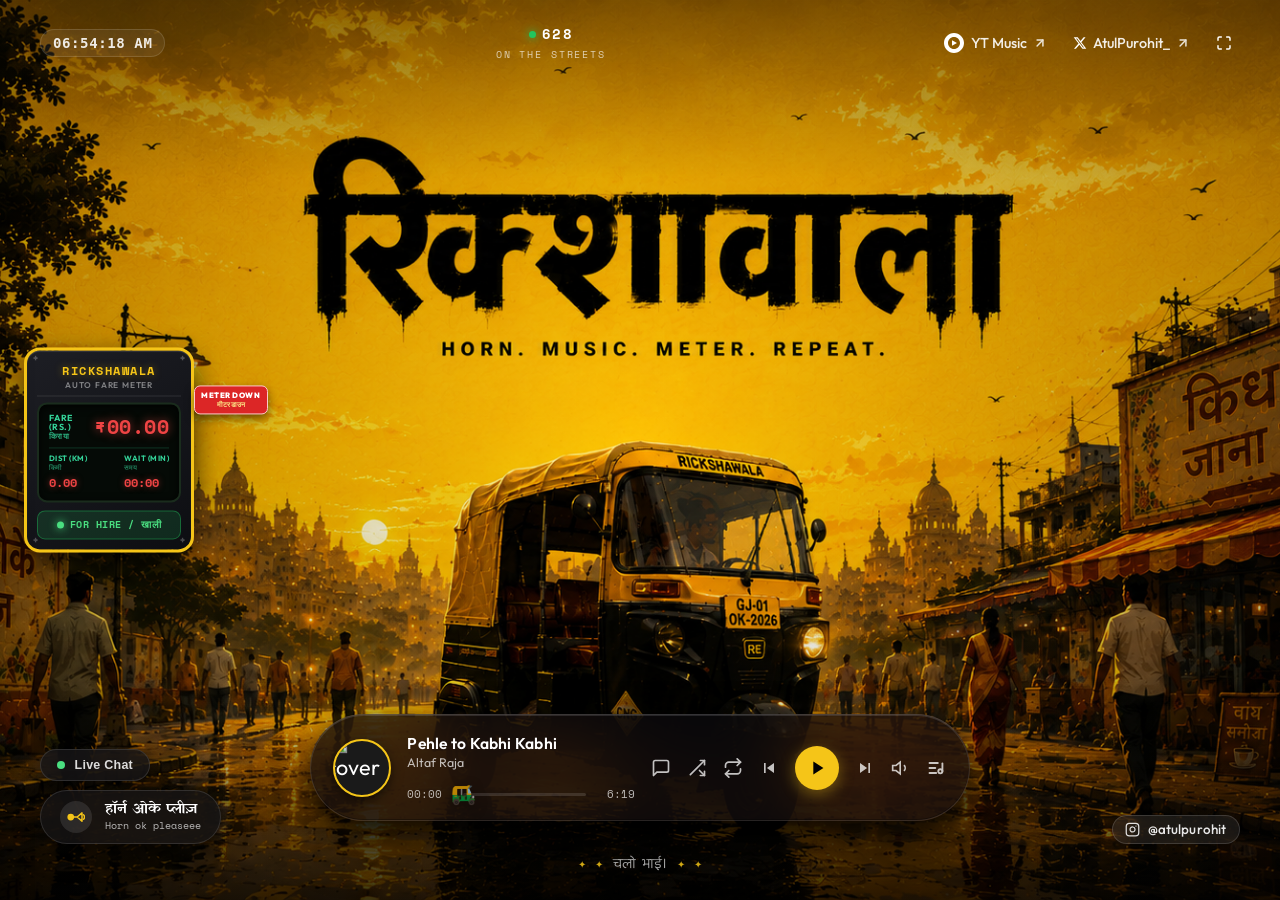
==== commit 7374c6b6: "chore: update og-preview.jpg asset & update social media meta tags with v2 cache busters" ====
--- a/index.html
+++ b/index.html
@@ -18,22 +18,22 @@
   <meta property="og:url" content="https://rickshawala.fun/">
   <meta property="og:title" content="RICKSHAWALA.FUN — 90s Hindi Bangers &amp; Nostalgia">
   <meta property="og:description" content="A nostalgic digital ride through the unforgettable Hindi songs of the 90s, inspired by the auto-rickshaw rides that carried them.">
-  <meta property="og:image" content="https://rickshawala.fun/assets/og-preview.jpg">
-  <meta property="og:image:secure_url" content="https://rickshawala.fun/assets/og-preview.jpg">
+  <meta property="og:image" content="https://rickshawala.fun/assets/og-preview.jpg?v=2">
+  <meta property="og:image:secure_url" content="https://rickshawala.fun/assets/og-preview.jpg?v=2">
   <meta property="og:image:type" content="image/jpeg">
   <meta property="og:image:width" content="1200">
   <meta property="og:image:height" content="630">
   <meta property="og:image:alt" content="RICKSHAWALA 90s Hindi Bangers &amp; Auto-Rickshaw Nostalgia">
   <meta property="og:site_name" content="RICKSHAWALA.FUN">
   <meta property="og:locale" content="en_US">
-  <link rel="image_src" href="https://rickshawala.fun/assets/og-preview.jpg">
+  <link rel="image_src" href="https://rickshawala.fun/assets/og-preview.jpg?v=2">
 
   <!-- Twitter / X Card -->
   <meta name="twitter:card" content="summary_large_image">
   <meta name="twitter:url" content="https://rickshawala.fun/">
   <meta name="twitter:title" content="RICKSHAWALA.FUN — 90s Hindi Bangers &amp; Nostalgia">
   <meta name="twitter:description" content="A nostalgic digital ride through the unforgettable Hindi songs of the 90s, inspired by the auto-rickshaw rides that carried them.">
-  <meta name="twitter:image" content="https://rickshawala.fun/assets/og-preview.jpg">
+  <meta name="twitter:image" content="https://rickshawala.fun/assets/og-preview.jpg?v=2">
   <meta name="twitter:image:alt" content="RICKSHAWALA 90s Hindi Bangers &amp; Auto-Rickshaw Nostalgia">
 
   <!-- Theme & PWA -->
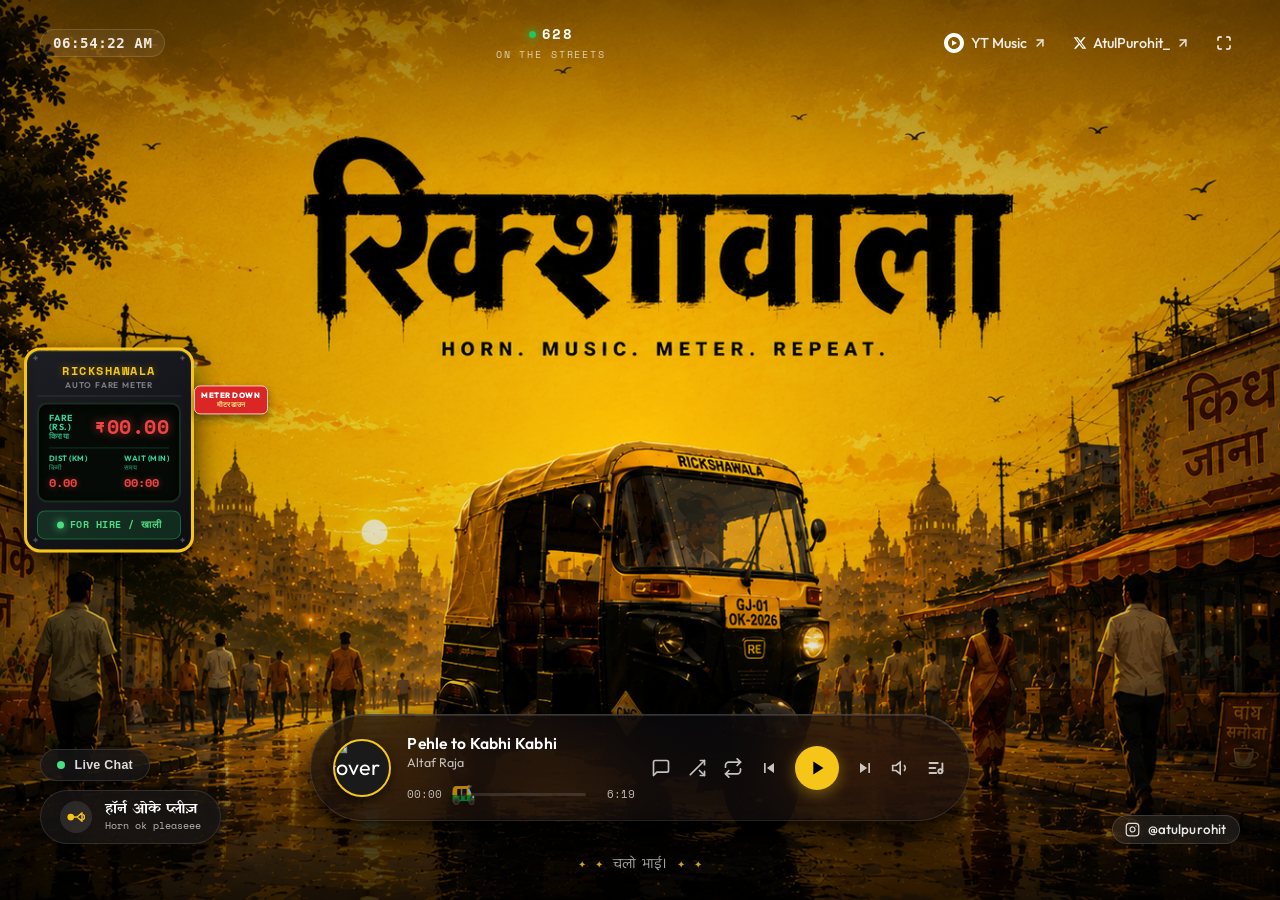
==== commit 6a2e4200: "style: lock all 4 corner elements fixed on About page and make only center card internally scrollabl" ====
--- a/index.html
+++ b/index.html
@@ -134,7 +134,7 @@
   }
   </script>
 
-  <link rel="stylesheet" href="/assets/css/main.css?v=9">
+  <link rel="stylesheet" href="/assets/css/main.css?v=10">
 </head>
 <body>
 
--- a/assets/css/main.css
+++ b/assets/css/main.css
@@ -1095,23 +1095,22 @@
 
     /* ── About Page Layout & Card Styles ── */
     body.about-page {
-      min-height: 100vh;
-      min-height: 100dvh;
-      overflow-y: auto !important;
+      height: 100vh;
+      height: 100dvh;
+      overflow: hidden !important;
     }
 
     body.about-page .app-viewport {
       position: relative;
       z-index: 10;
-      min-height: 100vh;
-      min-height: 100dvh;
-      height: auto !important;
+      height: 100vh !important;
+      height: 100dvh !important;
       display: flex;
       flex-direction: column;
       justify-content: space-between;
       padding: 1.2rem 2.5rem;
       box-sizing: border-box;
-      overflow: visible !important;
+      overflow: hidden !important;
     }
 
     .center-card-wrap {
@@ -1119,22 +1118,28 @@
       justify-content: center;
       align-items: center;
       flex: 1;
-      padding: 2rem 0;
+      min-height: 0;
+      padding: 0.8rem 0;
       z-index: 20;
       width: 100%;
+      overflow: hidden;
     }
 
     .card {
       max-width: 740px;
       width: 100%;
+      height: 100%;
+      max-height: 100%;
       background: rgba(12, 12, 16, 0.92);
       backdrop-filter: blur(28px);
       -webkit-backdrop-filter: blur(28px);
       border: 1px solid rgba(245, 197, 24, 0.3);
       border-radius: 24px;
-      padding: 2.5rem;
+      padding: 2.2rem 2.5rem;
       box-shadow: 0 24px 60px rgba(0, 0, 0, 0.85);
-      margin: 1rem 0;
+      overflow-y: auto !important;
+      scrollbar-width: thin;
+      scrollbar-color: rgba(245, 197, 24, 0.4) transparent;
     }
 
     .card h1 {
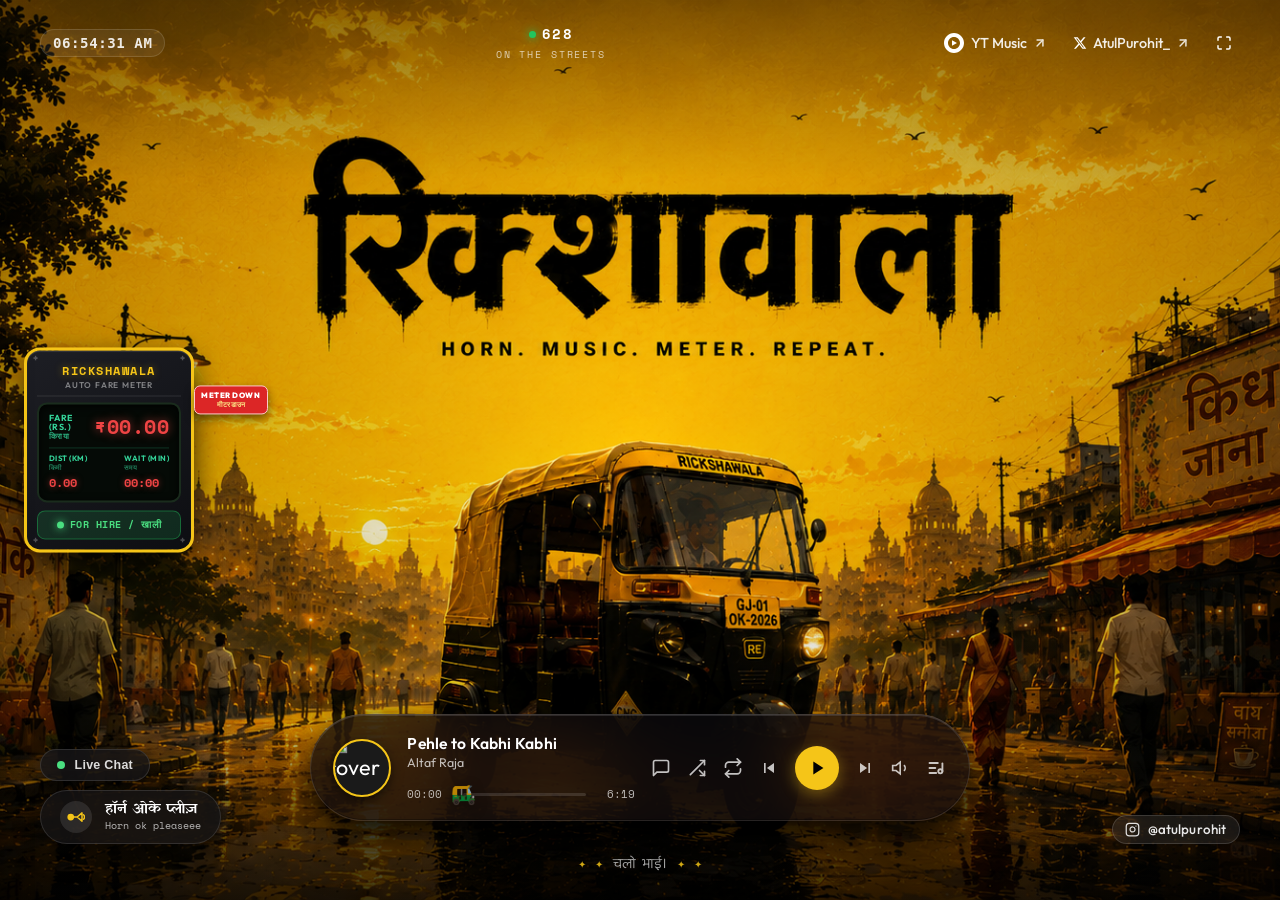
==== commit 07643bb8: "fix: resolve pointer-events overlap blocking corner buttons on About page & add null guards in toggl" ====
--- a/index.html
+++ b/index.html
@@ -134,7 +134,7 @@
   }
   </script>
 
-  <link rel="stylesheet" href="/assets/css/main.css?v=10">
+  <link rel="stylesheet" href="/assets/css/main.css?v=11">
 </head>
 <body>
 
@@ -538,6 +538,6 @@
   <script src="https://www.youtube.com/iframe_api"></script>
 
   <!-- App JavaScript -->
-  <script src="/assets/js/app.js?v=6"></script>
+  <script src="/assets/js/app.js?v=7"></script>
 </body>
 </html>
--- a/assets/css/main.css
+++ b/assets/css/main.css
@@ -315,6 +315,8 @@
       flex-direction: column;
       align-items: center;
       gap: 1rem;
+      z-index: 50;
+      pointer-events: none;
     }
 
     /* Horn + Live Chat Float (Bottom Left stack) */
@@ -326,6 +328,8 @@
       flex-direction: column;
       align-items: flex-start;
       gap: 0.55rem;
+      z-index: 60;
+      pointer-events: auto;
     }
 
     .horn-btn {
@@ -400,6 +404,8 @@
       position: absolute;
       right: 0;
       bottom: 2rem;
+      z-index: 60;
+      pointer-events: auto;
     }
 
     .instagram-btn {
@@ -1123,6 +1129,7 @@
       z-index: 20;
       width: 100%;
       overflow: hidden;
+      pointer-events: none;
     }
 
     .card {
@@ -1140,6 +1147,7 @@
       overflow-y: auto !important;
       scrollbar-width: thin;
       scrollbar-color: rgba(245, 197, 24, 0.4) transparent;
+      pointer-events: auto;
     }
 
     .card h1 {
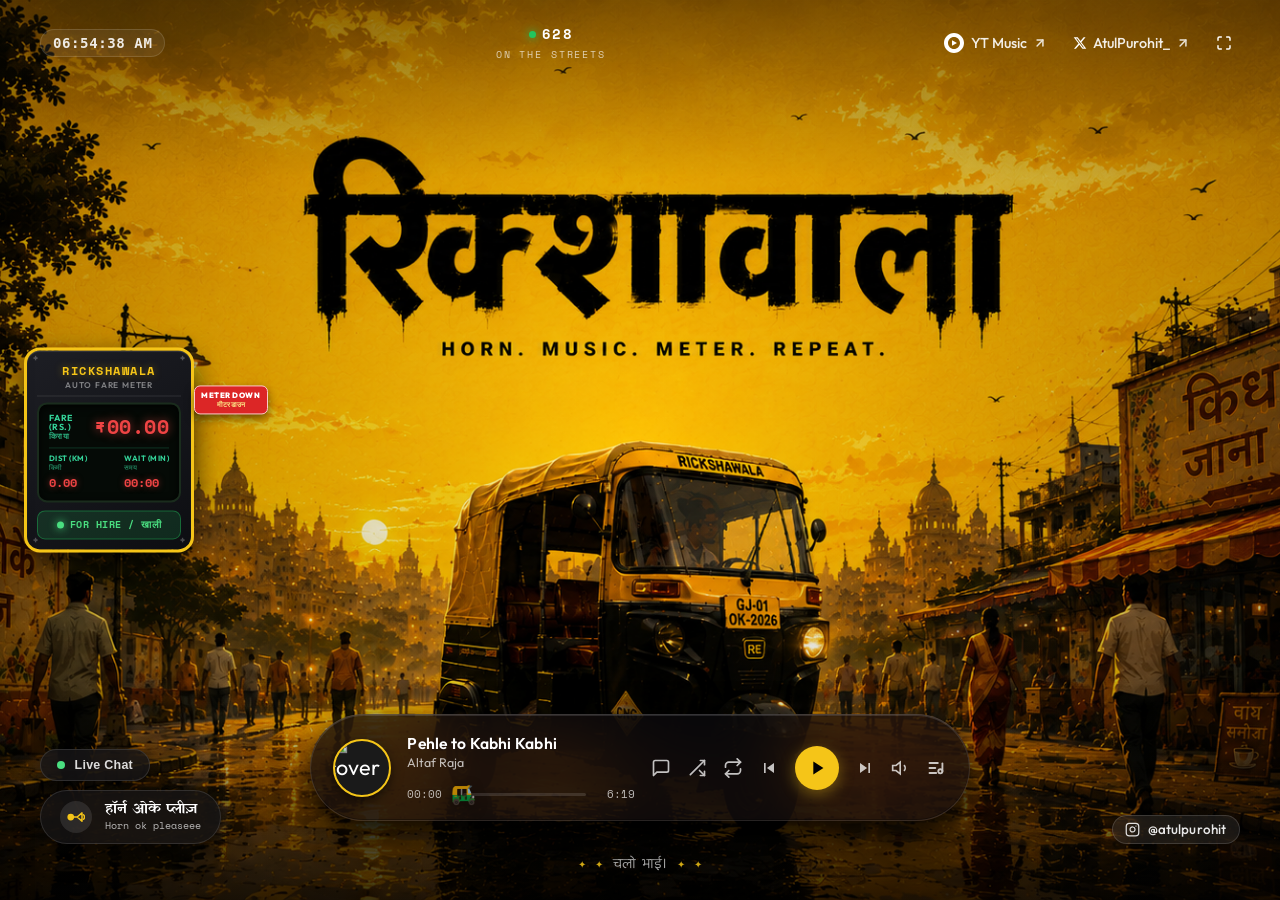
==== commit 2d2f8533: "chore: bump og-preview.jpg cache buster to v3" ====
--- a/index.html
+++ b/index.html
@@ -18,22 +18,22 @@
   <meta property="og:url" content="https://rickshawala.fun/">
   <meta property="og:title" content="RICKSHAWALA.FUN — 90s Hindi Bangers &amp; Nostalgia">
   <meta property="og:description" content="A nostalgic digital ride through the unforgettable Hindi songs of the 90s, inspired by the auto-rickshaw rides that carried them.">
-  <meta property="og:image" content="https://rickshawala.fun/assets/og-preview.jpg?v=2">
-  <meta property="og:image:secure_url" content="https://rickshawala.fun/assets/og-preview.jpg?v=2">
+  <meta property="og:image" content="https://rickshawala.fun/assets/og-preview.jpg?v=3">
+  <meta property="og:image:secure_url" content="https://rickshawala.fun/assets/og-preview.jpg?v=3">
   <meta property="og:image:type" content="image/jpeg">
   <meta property="og:image:width" content="1200">
   <meta property="og:image:height" content="630">
   <meta property="og:image:alt" content="RICKSHAWALA 90s Hindi Bangers &amp; Auto-Rickshaw Nostalgia">
   <meta property="og:site_name" content="RICKSHAWALA.FUN">
   <meta property="og:locale" content="en_US">
-  <link rel="image_src" href="https://rickshawala.fun/assets/og-preview.jpg?v=2">
+  <link rel="image_src" href="https://rickshawala.fun/assets/og-preview.jpg?v=3">
 
   <!-- Twitter / X Card -->
   <meta name="twitter:card" content="summary_large_image">
   <meta name="twitter:url" content="https://rickshawala.fun/">
   <meta name="twitter:title" content="RICKSHAWALA.FUN — 90s Hindi Bangers &amp; Nostalgia">
   <meta name="twitter:description" content="A nostalgic digital ride through the unforgettable Hindi songs of the 90s, inspired by the auto-rickshaw rides that carried them.">
-  <meta name="twitter:image" content="https://rickshawala.fun/assets/og-preview.jpg?v=2">
+  <meta name="twitter:image" content="https://rickshawala.fun/assets/og-preview.jpg?v=3">
   <meta name="twitter:image:alt" content="RICKSHAWALA 90s Hindi Bangers &amp; Auto-Rickshaw Nostalgia">
 
   <!-- Theme & PWA -->
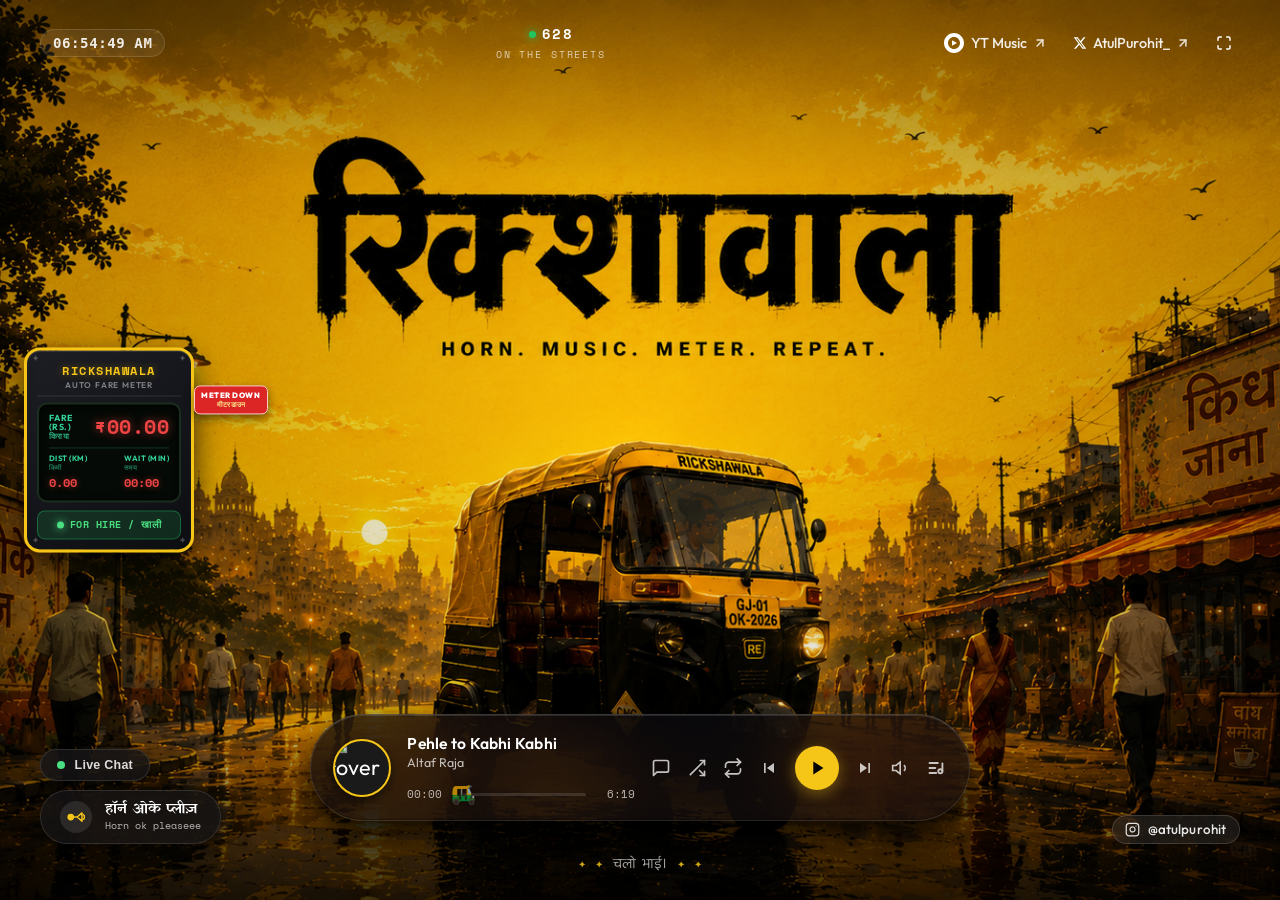
==== commit c2a0437e: "fix: add pointer-events: auto to .music-player-card and improve playTrack playback resilience" ====
--- a/index.html
+++ b/index.html
@@ -134,7 +134,7 @@
   }
   </script>
 
-  <link rel="stylesheet" href="/assets/css/main.css?v=11">
+  <link rel="stylesheet" href="/assets/css/main.css?v=12">
 </head>
 <body>
 
@@ -538,6 +538,6 @@
   <script src="https://www.youtube.com/iframe_api"></script>
 
   <!-- App JavaScript -->
-  <script src="/assets/js/app.js?v=7"></script>
+  <script src="/assets/js/app.js?v=8"></script>
 </body>
 </html>
--- a/assets/css/main.css
+++ b/assets/css/main.css
@@ -317,6 +317,11 @@
       gap: 1rem;
       z-index: 50;
       pointer-events: none;
+    }
+
+    .music-player-card {
+      pointer-events: auto !important;
+      z-index: 60;
     }
 
     /* Horn + Live Chat Float (Bottom Left stack) */
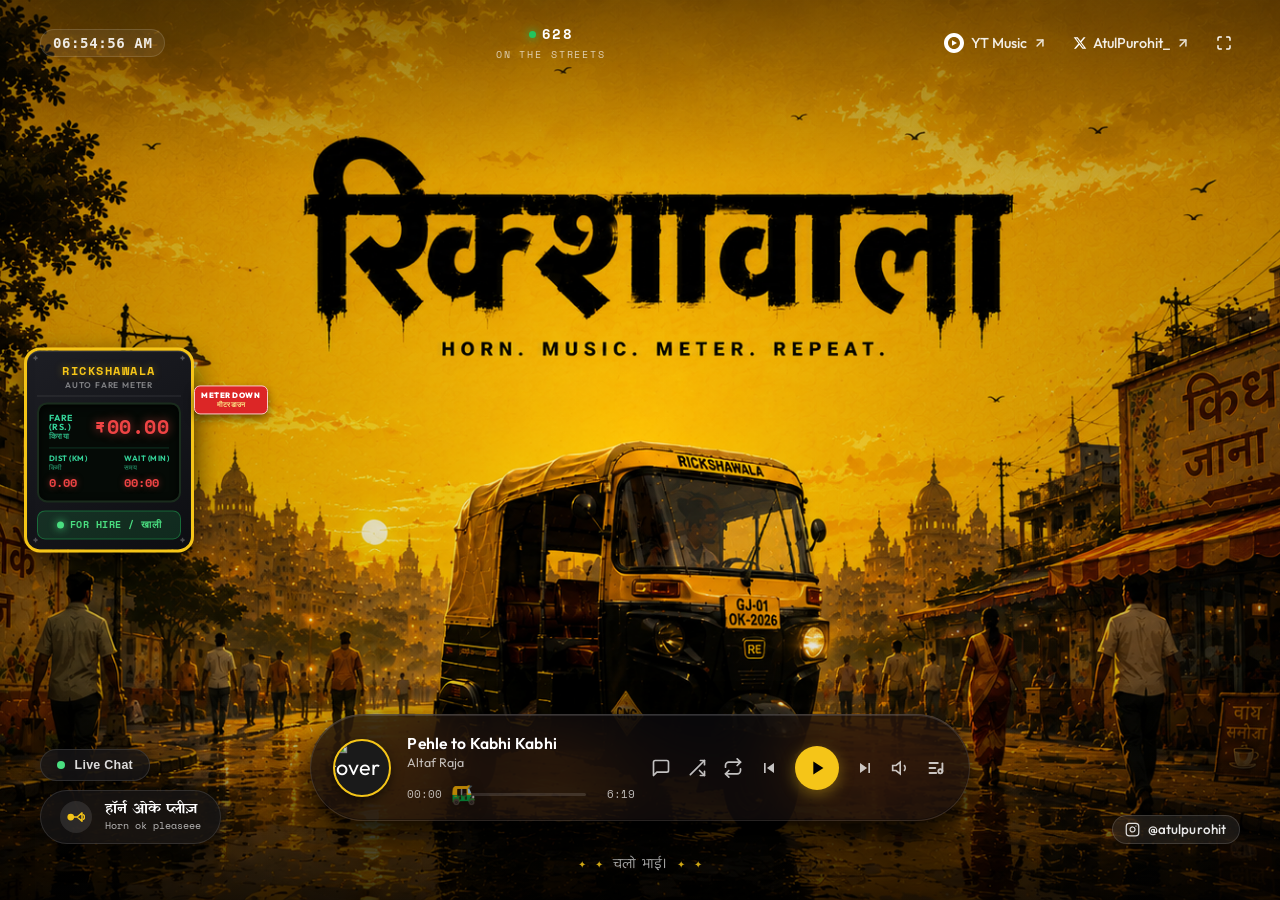
==== commit aaa60130: "fix: add pointer-events: auto & high z-index to player-wrapper, playlist-popover, playlist-items, se" ====
--- a/index.html
+++ b/index.html
@@ -134,7 +134,7 @@
   }
   </script>
 
-  <link rel="stylesheet" href="/assets/css/main.css?v=12">
+  <link rel="stylesheet" href="/assets/css/main.css?v=13">
 </head>
 <body>
 
@@ -538,6 +538,6 @@
   <script src="https://www.youtube.com/iframe_api"></script>
 
   <!-- App JavaScript -->
-  <script src="/assets/js/app.js?v=8"></script>
+  <script src="/assets/js/app.js?v=9"></script>
 </body>
 </html>
--- a/assets/css/main.css
+++ b/assets/css/main.css
@@ -472,6 +472,8 @@
       flex-direction: column;
       align-items: center;
       margin-bottom: 15px;
+      z-index: 60;
+      pointer-events: auto !important;
     }
 
     /* Playlist Popover Menu */
@@ -480,22 +482,23 @@
       bottom: calc(100% + 12px);
       right: 0;
       width: 420px;
-      background: rgba(10, 10, 14, 0.72);
+      background: rgba(10, 10, 14, 0.88);
       backdrop-filter: blur(40px) saturate(180%);
       -webkit-backdrop-filter: blur(40px) saturate(180%);
-      border: 1px solid rgba(255, 255, 255, 0.1);
-      border-top: 1px solid rgba(255, 255, 255, 0.18);
+      border: 1px solid rgba(255, 255, 255, 0.14);
+      border-top: 1px solid rgba(255, 255, 255, 0.22);
       border-radius: 20px;
       padding: 1rem;
       box-shadow:
-        0 24px 48px rgba(0, 0, 0, 0.7),
-        0 8px 20px rgba(0, 0, 0, 0.5),
+        0 24px 48px rgba(0, 0, 0, 0.85),
+        0 8px 20px rgba(0, 0, 0, 0.6),
         inset 0 1px 0 rgba(255, 255, 255, 0.12),
         inset 0 -1px 0 rgba(0, 0, 0, 0.3);
       display: none;
       flex-direction: column;
       gap: 0.8rem;
-      z-index: 100;
+      z-index: 150 !important;
+      pointer-events: auto !important;
       animation: popUp 0.25s cubic-bezier(0.175, 0.885, 0.32, 1.275);
     }
 
@@ -562,6 +565,7 @@
       font-family: 'Outfit', sans-serif;
       width: 100%;
       caret-color: var(--yellow);
+      pointer-events: auto !important;
     }
 
     .playlist-search input::placeholder {
@@ -631,9 +635,11 @@
       flex-direction: column;
       gap: 0.4rem;
       max-height: 360px;
-      overflow-y: auto;
+      overflow-y: auto !important;
+      pointer-events: auto !important;
+      touch-action: pan-y !important;
       scrollbar-width: thin;
-      scrollbar-color: rgba(245, 197, 24, 0.3) transparent;
+      scrollbar-color: rgba(245, 197, 24, 0.4) transparent;
     }
 
     .playlist-items::-webkit-scrollbar {
@@ -658,6 +664,7 @@
       cursor: pointer;
       background: rgba(255, 255, 255, 0.03);
       transition: background 0.2s, transform 0.15s;
+      pointer-events: auto !important;
     }
 
     .playlist-item:hover {
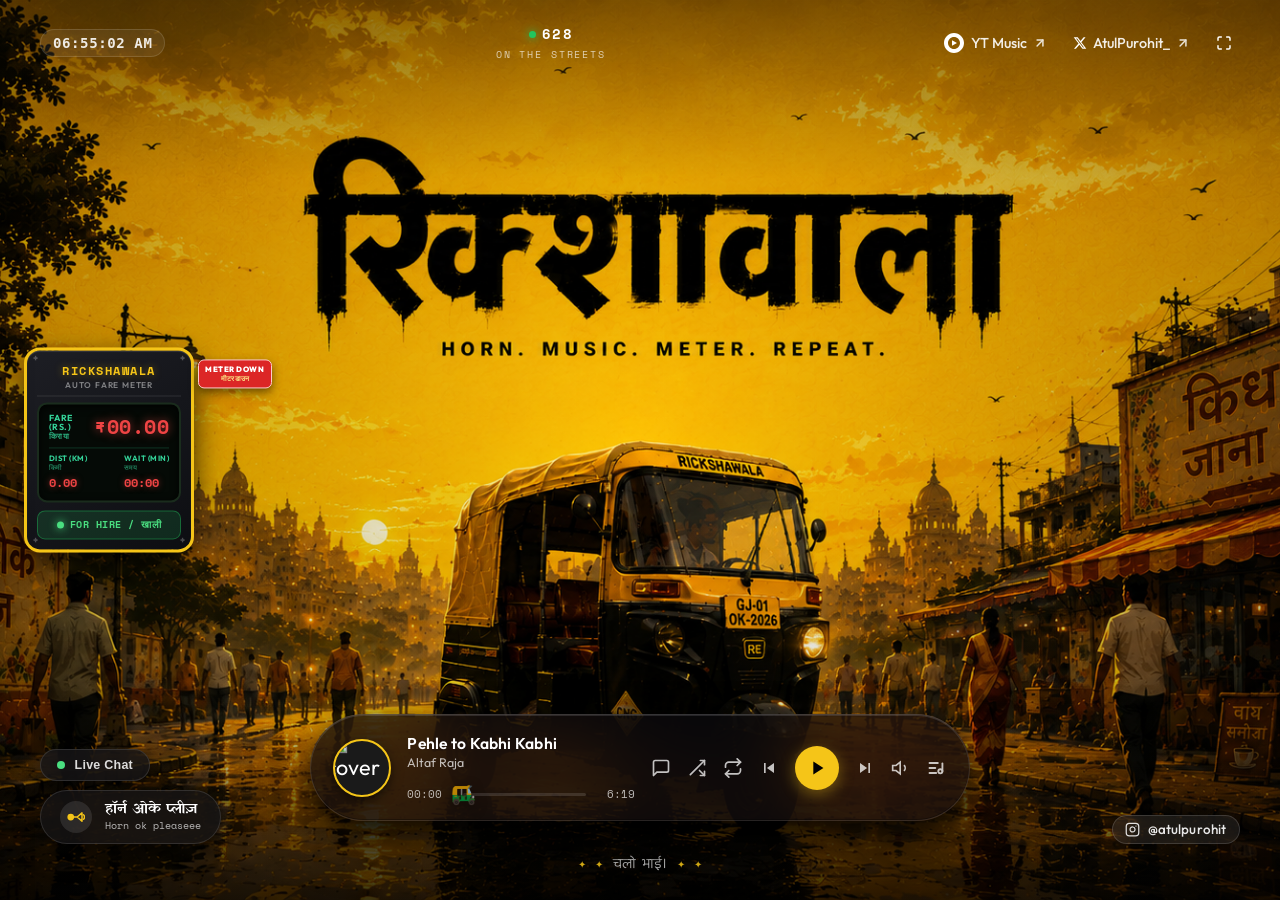
==== commit 2f15a519: "style: position meter lever higher at top: 12px & right: -32px so lever down rotation never overlaps" ====
--- a/index.html
+++ b/index.html
@@ -134,7 +134,7 @@
   }
   </script>
 
-  <link rel="stylesheet" href="/assets/css/main.css?v=13">
+  <link rel="stylesheet" href="/assets/css/main.css?v=14">
 </head>
 <body>
 
--- a/assets/css/main.css
+++ b/assets/css/main.css
@@ -1026,8 +1026,8 @@
     /* Mechanical Flag Lever */
     .meter-lever-wrap {
       position: absolute;
-      right: -28px;
-      top: 38px;
+      right: -32px;
+      top: 12px;
       width: 32px;
       height: 50px;
       cursor: pointer;
